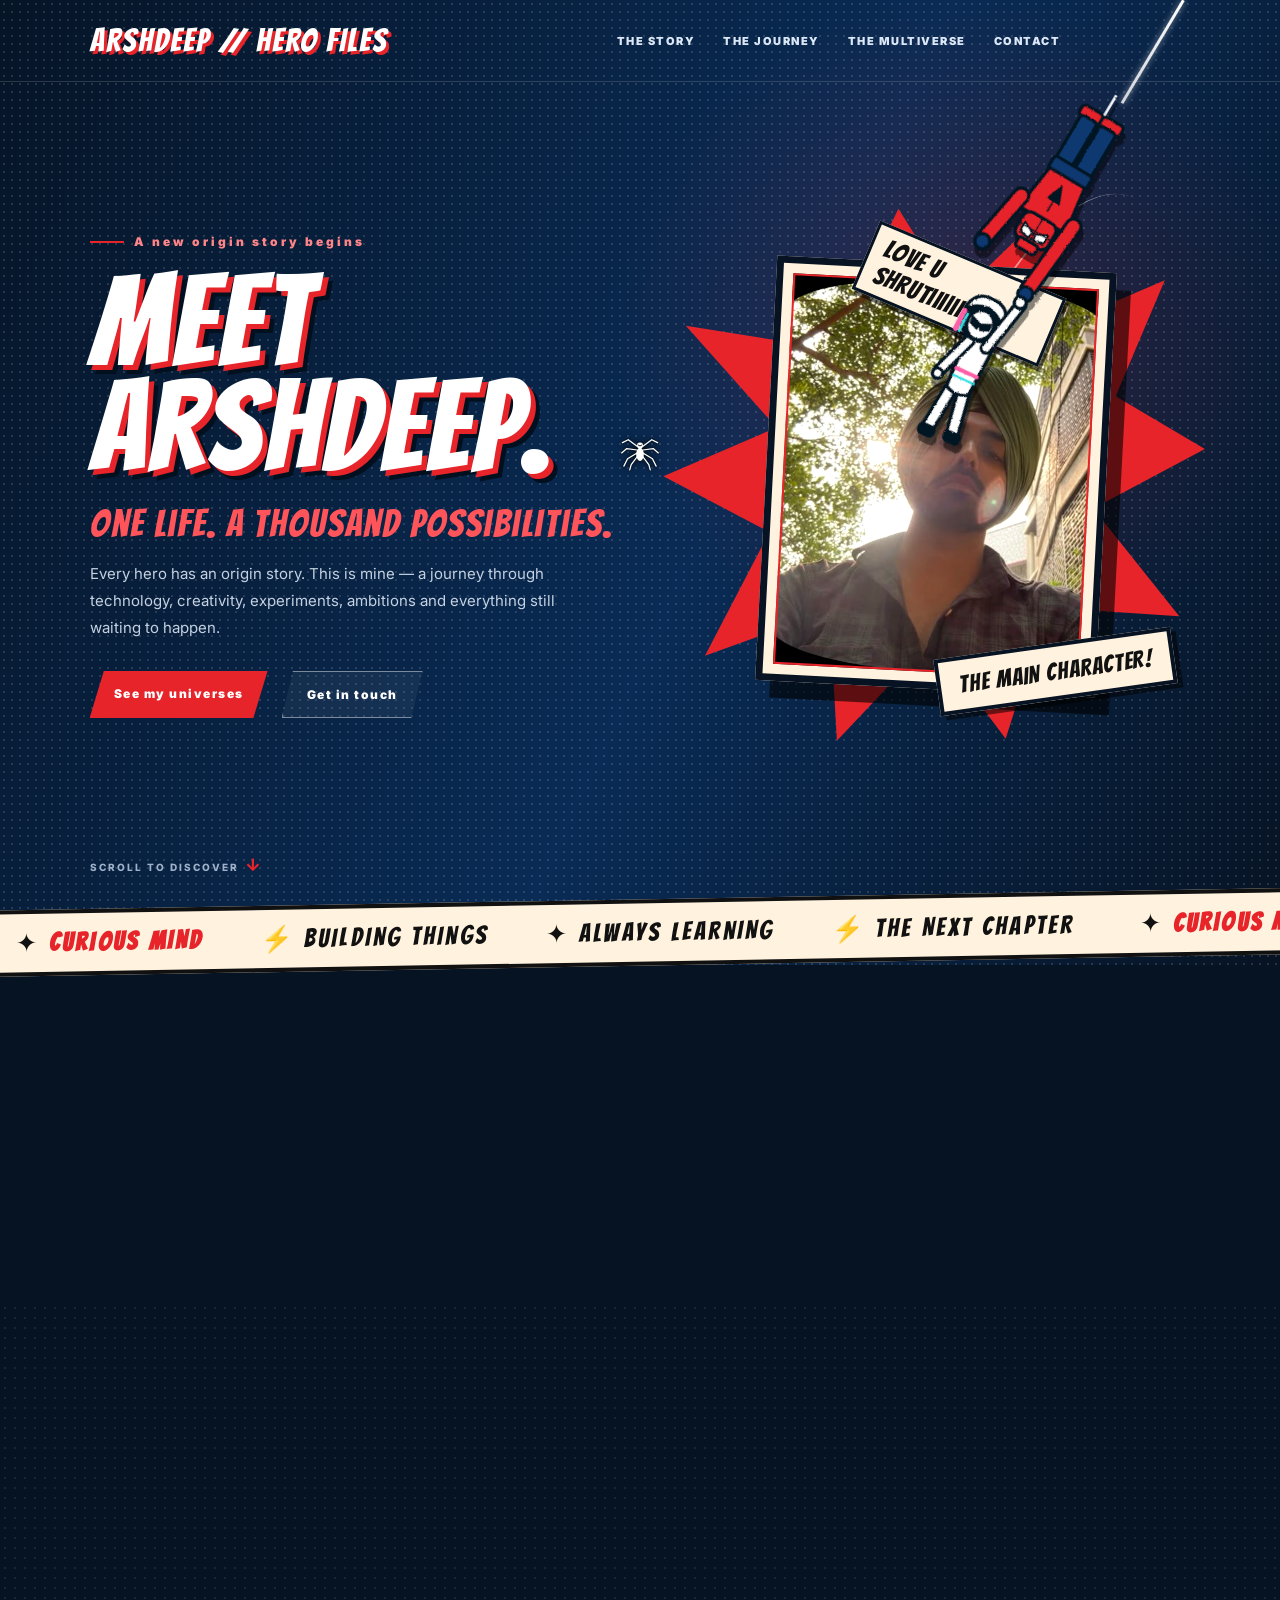
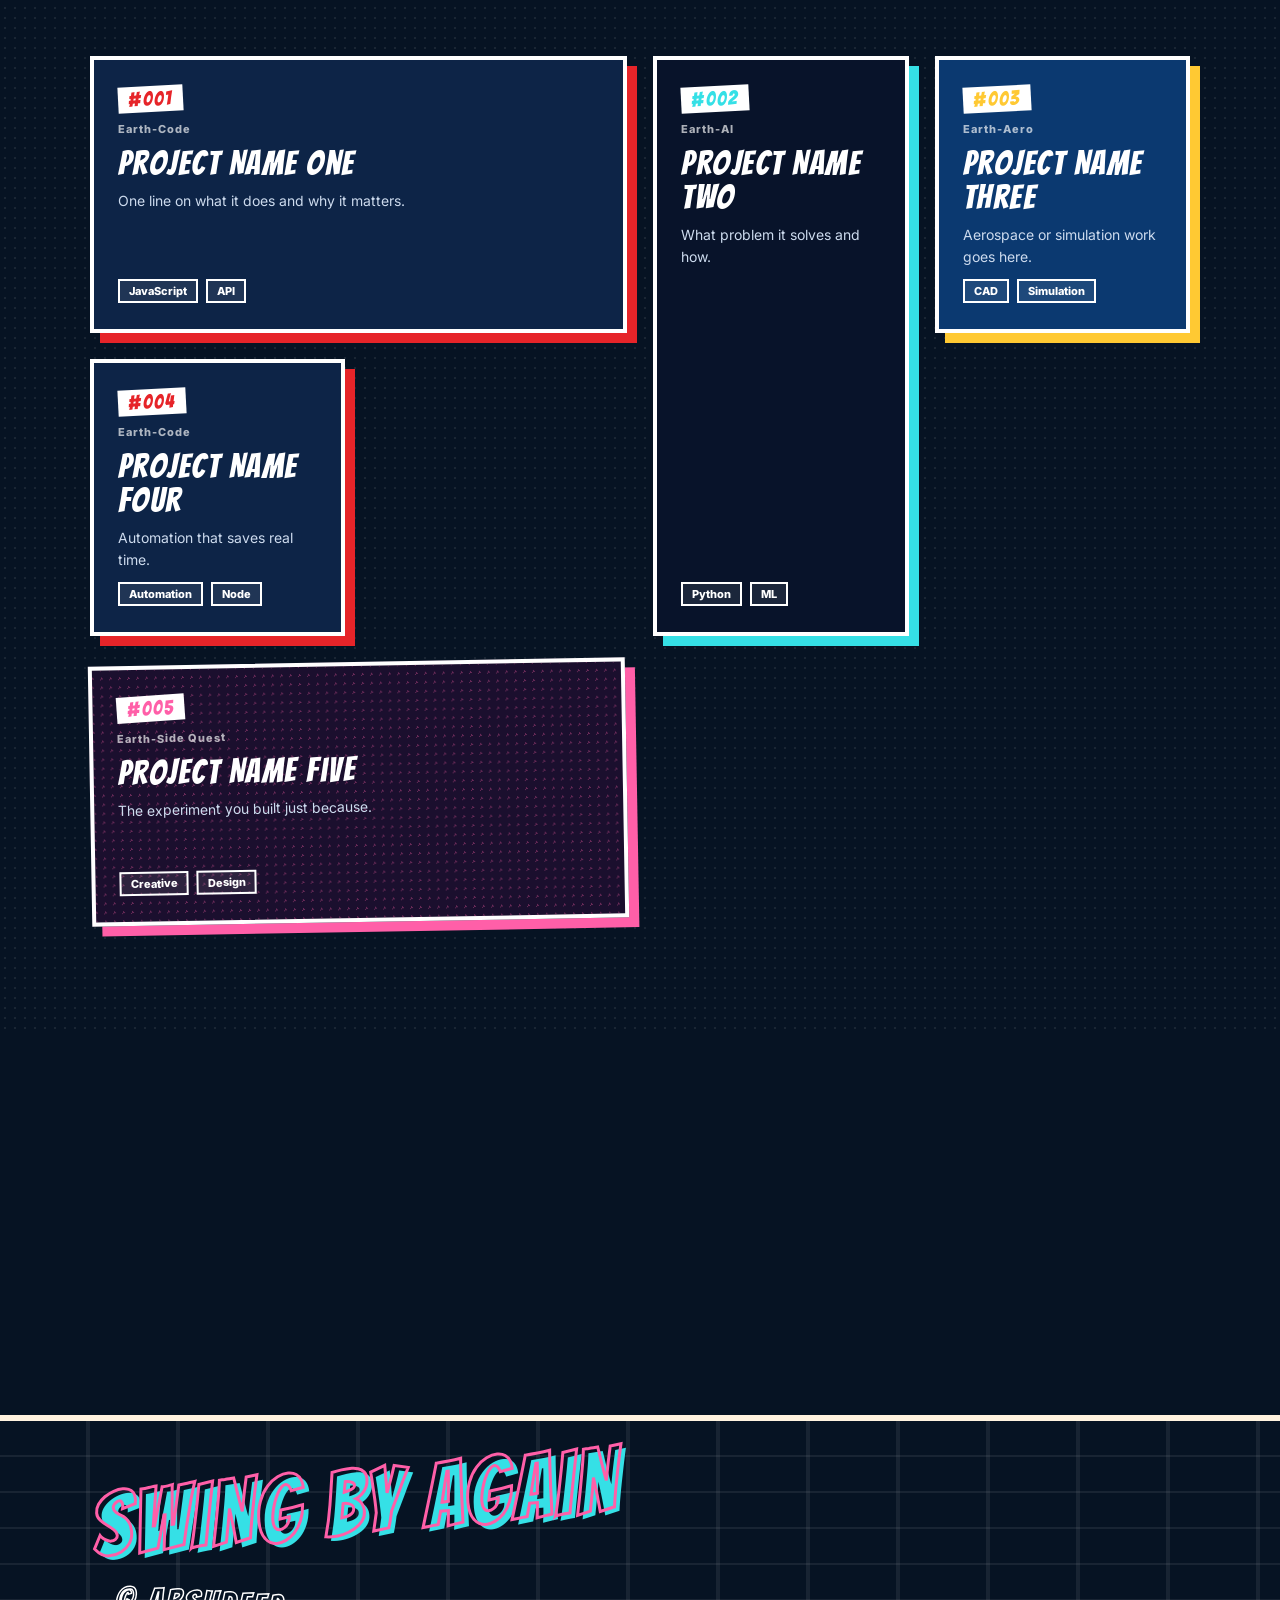
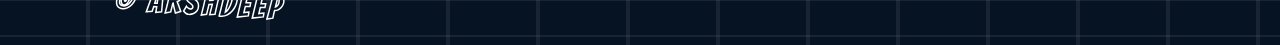
==== ver 3/index.html @ d324ca30 "first commit" ====
<!DOCTYPE html>
<html lang="en">
<head>
<meta charset="UTF-8">
<meta name="viewport" content="width=device-width, initial-scale=1.0">
<title>Arshdeep | The Amazing Portfolio</title>
<link rel="preconnect" href="https://fonts.googleapis.com">
<link rel="preconnect" href="https://fonts.gstatic.com" crossorigin>
<link href="https://fonts.googleapis.com/css2?family=Bangers&family=Inter:wght@400;600;800;900&display=swap" rel="stylesheet">
<link rel="stylesheet" href="styles.css">
</head>
<body class="loading">

<!-- Page-load wipe -->
<div class="wipe" aria-hidden="true"><i></i><i></i><i></i><i></i><i></i><span>LOADING UNIVERSE…</span></div>
<div class="progress" aria-hidden="true"></div>
<div id="spider-cursor" aria-hidden="true"></div>

<!-- Graffiti filter shared by both street-art characters -->
<svg width="0" height="0" style="position:absolute" aria-hidden="true">
 <filter id="spray"><feTurbulence type="fractalNoise" baseFrequency=".9" numOctaves="2" result="n"/><feDisplacementMap in="SourceGraphic" in2="n" scale="2.4"/></filter>
</svg>

<!-- Rescue scene: LEGO Spider-Man hangs upside-down from his web and catches Gwen's hand. One pendulum, one line. -->
<div class="hang" id="hang" aria-hidden="true">
 <div class="thread"></div>
 <div class="got">love u shrutiiiiiiiii</div>
 <svg class="rescue" viewBox="0 0 140 470" filter="url(#spray)">
  <g stroke="#061323" stroke-width="4" stroke-linejoin="round" stroke-linecap="round">
   <path d="M60 0V30" stroke="#fff" stroke-width="3"/>
   <rect x="32" y="28" width="28" height="14" rx="5" fill="#e62429"/><rect x="60" y="28" width="28" height="14" rx="5" fill="#e62429"/>
   <rect x="36" y="40" width="22" height="60" rx="5" fill="#0b3970"/><rect x="62" y="40" width="22" height="60" rx="5" fill="#0b3970"/>
   <rect x="34" y="98" width="52" height="18" rx="4" fill="#0b3970"/>
   <path d="M36 114H84L92 172H28Z" fill="#e62429"/>
   <path d="M60 126L52 146H68ZM60 146V160" fill="#061323" stroke-width="2"/>
   <path d="M96 160L88 252" stroke-width="22"/><path d="M96 160L88 252" stroke="#e62429" stroke-width="14"/>
   <path d="M24 160L12 226" stroke-width="22"/><path d="M24 160L12 226" stroke="#e62429" stroke-width="14"/>
   <rect x="38" y="170" width="44" height="34" rx="9" fill="#e62429"/><rect x="47" y="202" width="26" height="12" rx="3" fill="#e62429"/>
   <path d="M44 184L58 191L56 199L44 195Z M76 184L62 191L64 199L76 195Z" fill="#fff" stroke-width="2.5"/>
   <path d="M60 171V204M40 188H80M44 198H76" stroke-width="1.6" fill="none"/>
   <circle cx="88" cy="258" r="9" fill="#0b3970"/><circle cx="12" cy="230" r="9" fill="#0b3970"/>
   <!-- Gwen, dangling from Spider-Man's grip -->
   <g transform="rotate(-6 86 270)">
    <path d="M56 396L50 450" stroke-width="18"/><path d="M56 396L50 450" stroke="#fff" stroke-width="10"/>
    <path d="M72 396L80 446" stroke-width="18"/><path d="M72 396L80 446" stroke="#fff" stroke-width="10"/>
    <rect x="41" y="448" width="18" height="11" rx="4" fill="#061323"/><rect x="72" y="444" width="18" height="11" rx="4" fill="#061323"/>
    <path d="M48 330Q62 322 82 330L78 396Q62 404 50 396Z" fill="#fff"/>
    <path d="M52 372H78" stroke="#ff5fa8" stroke-width="5"/><path d="M52 381H78" stroke="#35e0e6" stroke-width="3"/>
    <path d="M52 336L34 384" stroke-width="16"/><path d="M52 336L34 384" stroke="#fff" stroke-width="8"/><circle cx="34" cy="387" r="6" fill="#fff"/>
    <circle cx="56" cy="308" r="25" fill="#061323"/>
    <path d="M31 304Q34 278 58 280Q82 280 81 306Q68 292 56 292Q42 292 31 304Z" fill="#fff"/>
    <ellipse cx="56" cy="314" rx="15" ry="17" fill="#fff" stroke-width="2.5"/>
    <path d="M44 308L56 313L54 320L44 316Z M68 308L56 313L58 320L68 316Z" fill="#061323" stroke-width="2"/>
    <path d="M32 306L31 330M80 306L81 330" stroke="#ff5fa8" stroke-width="6"/><path d="M37 308L36 330M75 308L76 330" stroke="#35e0e6" stroke-width="3"/>
    <path d="M74 336L90 272" stroke-width="16"/><path d="M74 336L90 272" stroke="#fff" stroke-width="8"/><circle cx="88" cy="270" r="7" fill="#fff"/>
   </g>
  </g>
 </svg>
</div>

<div class="site">
 <div class="halftone"></div>
 <header>
  <a class="brand" href="#story">ARSHDEEP // HERO FILES</a>
  <nav id="nav"><a href="#story">THE STORY</a><a href="#powers">THE JOURNEY</a><a href="#multiverse">THE MULTIVERSE</a><a href="#city">CONTACT</a></nav>
  <button class="menu" id="menu" aria-label="Toggle navigation">☰</button>
 </header>

 <main class="hero" id="story">
  <div class="copy">
   <div class="eyebrow">A new origin story begins</div>
   <h1 class="glitch" data-t="Meet">Meet <span data-t="Arshdeep.">Arshdeep.</span></h1>
   <div class="sub">One life. A thousand possibilities.</div>
   <p class="intro">Every hero has an origin story. This is mine — a journey through technology, creativity, experiments, ambitions and everything still waiting to happen.</p>
   <div class="actions"><a class="btn primary" href="#multiverse">See my universes</a><a class="btn secondary" href="#city">Get in touch</a></div>
  </div>
  <div class="portrait-wrap">
   <div class="burst"></div><div class="web-line"></div>
   <div class="photo-frame" id="photo">
    <img class="base" src="Me.jpeg" alt="Portrait of Arshdeep">
    <div class="fx" aria-hidden="true"><img src="Me.jpeg" alt="">
     <svg class="web" viewBox="-50 -50 100 100"><g id="w"><path d="M0 0L50 0M0 0L43 25M0 0L25 43M0 0L0 50M0 0L-25 43M0 0L-43 25M0 0L-50 0M0 0L-43 -25M0 0L-25 -43M0 0L0 -50M0 0L25 -43M0 0L43 -25"/>
     <path d="M12 0Q10 6 10 6M12 0L10 7L6 10L0 12L-6 10L-10 7L-12 0L-10 -7L-6 -10L0 -12L6 -10L10 -7ZM26 0L22 13L13 22L0 26L-13 22L-22 13L-26 0L-22 -13L-13 -22L0 -26L13 -22L22 -13ZM40 0L35 20L20 35L0 40L-20 35L-35 20L-40 0L-35 -20L-20 -35L0 -40L20 -35L35 -20Z"/></g></svg>
    </div>
    <svg class="tingle" viewBox="0 0 90 90"><path d="M8 46L2 24M26 30L14 12M44 14L40 0M62 26L76 10M74 44L90 38"/></svg>
    <span class="sense-tag">SPIDEY-SENSE!</span>
   </div>
   <div class="sticker">THE MAIN CHARACTER!</div>
  </div>
  <div class="scroll">SCROLL TO DISCOVER</div>
 </main>

 <div class="ticker"><div>
  <span>✦ <b>CURIOUS MIND</b></span><span>⚡ BUILDING THINGS</span><span>✦ ALWAYS LEARNING</span><span>⚡ THE NEXT CHAPTER</span>
  <span>✦ <b>CURIOUS MIND</b></span><span>⚡ BUILDING THINGS</span><span>✦ ALWAYS LEARNING</span><span>⚡ THE NEXT CHAPTER</span>
 </div></div>
</div>

<section class="section reveal" id="powers">
 <h2>The story is still being written.</h2>
 <p>From software and automation to AI, aerospace and ambitious side projects — this is where the different chapters of my journey come together.</p>
</section>

<!-- THE MULTIVERSE: projects are data-driven from js/projects.js -->
<section class="multiverse" id="multiverse">
 <div class="mv-head reveal">
  <h2>The Multiverse</h2>
  <p>Every project lives in its own universe, with its own look. Pick a dimension, or swing through all of them.</p>
 </div>
 <div class="filters reveal" id="filters" role="tablist" aria-label="Project universes"></div>
 <div class="panels" id="panels"></div>
</section>

<section class="section red reveal" id="city">
 <h2>Let's build something remarkable.</h2>
 <p>Have an idea, opportunity or project in mind? This is where our next story can begin.</p>
 <div class="actions center"><a class="btn cream" href="mailto:you@example.com">Send a web-message</a></div>
</section>

<!-- Footer graffiti wall -->
<footer class="wall">
 <div class="tag t1">SWING BY AGAIN</div>
 <div class="tag t2">© Arshdeep</div>
</footer>

<script>setTimeout(function(){document.body.classList.remove('loading')},3000)</script><!-- safety net: the loader can never get stuck -->
<script src="projects.js"></script>
<script src="cursor.js"></script>
<script src="main.js"></script>
</body>
</html>
---- ver 3/styles.css ----
:root{--red:#e62429;--blue:#0b3970;--ink:#061323;--cream:#fff3df;--pink:#ff5fa8;--teal:#35e0e6}
*{box-sizing:border-box;margin:0;padding:0}
html{scroll-behavior:smooth}
body{background:var(--ink);color:#fff;font-family:Inter,Arial,sans-serif;overflow-x:hidden;cursor:none}
a,button{cursor:none;font-family:inherit}
:focus-visible{outline:3px solid var(--teal);outline-offset:3px}

/* ---------- Loader wipe (Spider-Verse panel slide) ---------- */
.wipe{position:fixed;inset:0;z-index:200;display:flex;pointer-events:none}
.wipe i{flex:1;background:var(--red);transform:skewX(-8deg) scaleY(1);transform-origin:top;transition:transform .7s cubic-bezier(.7,0,.2,1)}
.wipe i:nth-child(even){background:var(--blue);transform-origin:bottom}
.wipe span{position:absolute;inset:0;display:grid;place-items:center;font:clamp(32px,6vw,64px) Bangers;letter-spacing:4px;text-shadow:4px 4px 0 var(--ink);transition:opacity .3s}
body:not(.loading) .wipe i{transform:skewX(-8deg) scaleY(0)}
body:not(.loading) .wipe span{opacity:0}
.wipe i:nth-child(2){transition-delay:.06s}.wipe i:nth-child(3){transition-delay:.12s}.wipe i:nth-child(4){transition-delay:.18s}.wipe i:nth-child(5){transition-delay:.24s}
.progress{position:fixed;top:0;left:0;right:0;height:4px;background:linear-gradient(90deg,var(--red),var(--pink),var(--teal));transform:scaleX(0);transform-origin:left;z-index:150}

/* ---------- Spider cursor ---------- */
#spider-cursor{position:fixed;left:0;top:0;width:44px;height:44px;z-index:300;pointer-events:none;filter:drop-shadow(0 0 1px #000) drop-shadow(0 0 4px #000a);transition:width .2s,height .2s}
#spider-cursor svg{width:100%;height:100%;overflow:visible;transition:transform .15s}
#spider-cursor.hot{width:60px;height:60px}
#spider-cursor.press svg{transform:scale(.7)}
.l{transform-origin:30px 30px}
.moving .l.a{animation:skit .16s infinite alternate}.moving .l.b{animation:skit .16s infinite alternate-reverse}
@keyframes skit{from{transform:rotate(-7deg)}to{transform:rotate(7deg)}}
.web-burst{position:fixed;width:110px;height:110px;z-index:299;pointer-events:none;transform:translate(-50%,-50%);animation:burst .6s ease-out forwards}
.web-burst svg{width:100%;height:100%;fill:none;stroke:#fff;stroke-width:1.2;filter:drop-shadow(0 0 2px #000)}
@keyframes burst{from{opacity:1;transform:translate(-50%,-50%) scale(.2)}to{opacity:0;transform:translate(-50%,-50%) scale(1.5)}}

/* ---------- Rescue scene: one pendulum ---------- */
.hang{position:absolute;top:0;right:3vw;width:118px;z-index:60;transform-origin:50% 0;pointer-events:none}
.thread{width:3px;height:120px;margin:0 auto;background:linear-gradient(#fff,#ffffffcc);box-shadow:0 0 6px #fff8}
.rescue{width:118px;display:block;margin-top:-4px;filter:url(#spray) drop-shadow(5px 6px 0 #0007)}
.got{position:absolute;left:-84px;top:330px;font:26px Bangers;letter-spacing:1px;background:var(--cream);color:#111;border:3px solid var(--ink);padding:6px 12px;transform:rotate(-8deg);box-shadow:4px 4px 0 #0008}

/* ---------- Header / hero ---------- */
.site{min-height:100vh;position:relative;isolation:isolate;background:radial-gradient(circle at 75% 35%,#e6242930,transparent 30%),linear-gradient(115deg,#061426,#092b55 55%,#071323)}
.halftone{position:absolute;inset:0;z-index:-1;opacity:.13;pointer-events:none;background-image:radial-gradient(#fff 1px,transparent 1.5px);background-size:8px 8px}
header{height:82px;display:flex;align-items:center;justify-content:space-between;padding:0 7vw;border-bottom:1px solid #ffffff25;position:relative;z-index:4}
.brand{font:32px Bangers,cursive;letter-spacing:2px;color:#fff;text-decoration:none;text-shadow:3px 3px 0 var(--red)}
nav{display:flex;gap:28px;margin-right:130px}
nav a{font-size:11px;font-weight:900;letter-spacing:1.5px;color:#dce8f7;text-decoration:none;position:relative}
nav a:after{content:"";position:absolute;left:0;right:0;bottom:-6px;height:2px;background:var(--red);transform:scaleX(0);transition:transform .25s}
nav a:hover{color:#ff6266}nav a:hover:after{transform:scaleX(1)}
.menu{display:none;color:#fff;background:none;border:0;font-size:25px}
.hero{min-height:calc(100vh - 82px);display:grid;grid-template-columns:1.05fr .95fr;align-items:center;padding:55px 7vw 85px;gap:30px;position:relative}
.copy{max-width:650px;z-index:2}
.eyebrow{display:flex;align-items:center;gap:10px;color:#ff8588;font-size:12px;font-weight:900;letter-spacing:3px;margin-bottom:20px}
.eyebrow:before{content:"";width:34px;height:2px;background:var(--red)}
h1{font:clamp(76px,10vw,145px)/.82 Bangers,cursive;letter-spacing:2px;text-shadow:5px 5px 0 var(--red),9px 9px 0 #00101f}
h1 span{display:block;position:relative}
/* Spider-Verse chromatic glitch, plays once after the loader, again on hover */
.glitch span:before,.glitch span:after{content:attr(data-t);position:absolute;inset:0;opacity:0;text-shadow:none;mix-blend-mode:screen}
.glitch span:before{color:var(--pink)}.glitch span:after{color:var(--teal)}
body:not(.loading) .glitch span:before,.glitch:hover span:before{animation:gl 1s .5s 1}
body:not(.loading) .glitch span:after,.glitch:hover span:after{animation:gl 1s .55s 1 reverse}
.glitch:hover span:before,.glitch:hover span:after{animation-delay:0s}
@keyframes gl{0%,100%{opacity:0}15%{opacity:.9;transform:translate(-8px,2px)}35%{opacity:.9;transform:translate(7px,-3px)}55%{opacity:.7;transform:translate(-4px,0)}75%{opacity:0}}
.sub{font:clamp(27px,3vw,40px) Bangers,cursive;letter-spacing:2px;color:#ff555a;margin:24px 0 16px}
.intro{max-width:500px;color:#c4d1e1;line-height:1.8;font-size:15px}
.actions{display:flex;gap:14px;flex-wrap:wrap;margin-top:30px}.actions.center{justify-content:center}
.btn{padding:15px 24px;text-decoration:none;font-size:12px;font-weight:900;letter-spacing:1.5px;clip-path:polygon(8% 0,100% 0,92% 100%,0 100%);transition:transform .2s,filter .2s}
.btn:hover{transform:translateY(-4px) skewX(-6deg);filter:brightness(1.15)}
.primary{background:var(--red);color:#fff}.secondary{border:1px solid #ffffff70;color:#fff;background:#ffffff0d}.cream{background:var(--cream);color:var(--ink)}
.portrait-wrap{position:relative;display:grid;place-items:center;min-height:590px}
.burst{position:absolute;width:min(43vw,540px);aspect-ratio:1;background:var(--red);clip-path:polygon(50% 0,58% 18%,76% 5%,75% 26%,97% 20%,85% 40%,100% 52%,78% 60%,91% 82%,67% 77%,56% 100%,45% 80%,25% 96%,27% 72%,3% 77%,18% 56%,0 43%,22% 37%,8% 16%,34% 24%);transform:rotate(-8deg);filter:drop-shadow(15px 20px 0 #0008);animation:spin 40s linear infinite}
@keyframes spin{to{transform:rotate(352deg)}}
.photo-frame{--mx:50%;--my:40%;--r:0px;position:relative;width:min(340px,72%);aspect-ratio:4/5;z-index:1;padding:10px;background:var(--cream);border:7px solid #071323;box-shadow:15px 17px 0 #0009;transform:rotate(3deg);transition:transform .35s}
.photo-frame:hover{transform:rotate(0) scale(1.025)}
.photo-frame:before{content:"";position:absolute;inset:10px;border:2px solid var(--red);pointer-events:none;z-index:2}
.photo-frame img{width:100%;height:100%;object-fit:cover;object-position:center 35%;display:block;filter:contrast(1.08) saturate(1.12)}
.sticker{position:absolute;right:3%;bottom:12%;z-index:3;background:var(--cream);color:#111;border:4px solid #071323;padding:12px 18px;font:24px Bangers,cursive;letter-spacing:1px;transform:rotate(-8deg);box-shadow:5px 5px 0 #0008}
.web-line{position:absolute;right:9%;top:0;width:35%;height:65%;border-left:2px solid #ffffff80;border-radius:50%;transform:rotate(24deg)}
.scroll{position:absolute;bottom:25px;left:7vw;color:#9fb1c8;font-size:10px;letter-spacing:2px;font-weight:800}
.scroll:after{content:" ↓";color:var(--red);font-size:17px}
.ticker{background:var(--cream);color:#111;padding:14px 0;overflow:hidden;transform:rotate(-1deg) scale(1.02);border-block:4px solid #111}
.ticker div{white-space:nowrap;font:25px Bangers,cursive;letter-spacing:3px;animation:marquee 26s linear infinite;width:max-content}
.ticker span{padding:0 28px}.ticker b{color:var(--red)}
@keyframes marquee{to{transform:translateX(-50%)}}

/* ---------- Sections + reveal (diagonal comic-panel wipe) ---------- */
.section{padding:95px 7vw;text-align:center;background:var(--cream);color:#101820}
.section h2,.mv-head h2{font:clamp(42px,6vw,70px) Bangers,cursive;letter-spacing:2px}
.section p{max-width:650px;margin:15px auto 0;line-height:1.8;color:#465365}
.section.red{background:var(--red);color:#fff}.section.red p{color:#ffe1e1}
.reveal{clip-path:polygon(0 0,0 0,-12% 100%,0 100%);transition:clip-path .9s cubic-bezier(.7,0,.2,1)}
.reveal.in{clip-path:polygon(0 0,112% 0,100% 100%,0 100%)}

/* ---------- The Multiverse (projects) ---------- */
.multiverse{padding:95px 7vw 110px;background:var(--ink);position:relative;isolation:isolate;background-image:radial-gradient(#ffffff14 1px,transparent 1.5px);background-size:10px 10px}
.mv-head{text-align:center;margin-bottom:32px}
.mv-head h2{color:#fff;text-shadow:4px 4px 0 var(--red)}
.mv-head p{max-width:520px;margin:14px auto 0;color:#aebdd0;line-height:1.7}
.filters{display:flex;gap:10px;justify-content:center;flex-wrap:wrap;margin-bottom:44px}
.filters button{background:none;border:2px solid #ffffff55;color:#fff;padding:10px 18px;font-weight:800;font-size:12px;letter-spacing:1px;transform:skewX(-8deg);transition:background .2s,border-color .2s,transform .2s}
.filters button:hover{border-color:var(--teal);transform:skewX(-8deg) translateY(-3px)}
.filters button.on{background:var(--cream);color:var(--ink);border-color:var(--cream)}
.panels{display:grid;grid-template-columns:repeat(auto-fit,minmax(250px,1fr));gap:26px;grid-auto-flow:dense;max-width:1150px;margin:0 auto}
.card{--c:var(--red);position:relative;display:flex;flex-direction:column;gap:10px;min-height:260px;padding:26px 24px;color:#fff;text-decoration:none;background:#0d2447;border:4px solid #fff;box-shadow:10px 10px 0 var(--c);overflow:hidden;
 transition:transform .25s ease-out,opacity .4s,filter .4s,box-shadow .25s;clip-path:none}
.card.wide{grid-column:span 2}.card.tall{grid-row:span 2}
.card:before{content:"";position:absolute;inset:0;z-index:-1;opacity:.35;background-image:radial-gradient(var(--c) 1.6px,transparent 2px);background-size:9px 9px}
.card:hover{box-shadow:14px 14px 0 var(--c)}
.card.off{opacity:0;transform:scale(.8) rotate(-4deg)!important;pointer-events:none;position:absolute;visibility:hidden}
.card h3{font:34px/1 Bangers,cursive;letter-spacing:1.5px;position:relative}
.card h3:hover,.card:hover h3{text-shadow:-3px 0 var(--pink),3px 0 var(--teal)}
.card p{color:#cddbee;line-height:1.6;font-size:14px;max-width:46ch}
.issue{font:20px Bangers;letter-spacing:2px;color:var(--c);background:#fff;align-self:flex-start;padding:2px 10px;transform:rotate(-3deg)}
.uni{font-size:11px;font-weight:800;color:#ffffffaa;letter-spacing:1px}
.tags{display:flex;gap:8px;flex-wrap:wrap;margin-top:auto}
.tags i{font-style:normal;font-size:11px;font-weight:800;border:2px solid #fff;padding:3px 9px;background:#ffffff14}
.pow{position:absolute;right:-12px;bottom:-14px;font:54px Bangers;color:var(--cream);text-shadow:3px 3px 0 var(--c),-2px -2px 0 var(--ink);transform:rotate(-12deg) scale(0);transition:transform .25s cubic-bezier(.3,1.8,.5,1)}
.card:hover .pow{transform:rotate(-12deg) scale(1)}
/* each universe = its own art style */
.u-code{--c:var(--red)}
.u-ai{--c:var(--teal);background:#08132a}.u-ai:before{background-image:repeating-linear-gradient(0deg,var(--c) 0 1px,transparent 1px 7px)}
.u-space{--c:#ffc933;background:#0b3970}
.u-side{--c:var(--pink);background:#1b0f2e;transform:rotate(-1deg)}.u-side:before{background-image:repeating-linear-gradient(45deg,var(--c) 0 2px,transparent 2px 12px)}

/* ---------- Footer wall + Gwen ---------- */
.wall{position:relative;height:230px;overflow:hidden;background:var(--ink);border-top:6px solid var(--cream);
 background-image:linear-gradient(#0000 0 94%,#ffffff12 94%),linear-gradient(90deg,#0000 0 96%,#ffffff12 96%);background-size:100% 36px,90px 36px}
.tag{position:absolute;font:clamp(40px,7vw,96px) Bangers;letter-spacing:3px;color:transparent;-webkit-text-stroke:3px var(--cream);transform:rotate(-5deg)}
.t1{left:7vw;top:34px;-webkit-text-stroke-color:var(--pink);text-shadow:5px 5px 0 var(--teal)}
.t2{left:9vw;bottom:24px;font-size:34px;-webkit-text-stroke:1.5px #fff;transform:rotate(3deg)}

/* ---------- Responsive ---------- */
@media(max-width:850px){.hero{grid-template-columns:1fr;padding-top:60px}.portrait-wrap{min-height:520px}.burst{width:min(78vw,480px)}.card.wide{grid-column:auto}.card.tall{grid-row:auto}}
@media(max-width:560px){header{height:70px;padding:0 6vw}.brand{font-size:24px}nav{display:none;position:absolute;top:69px;left:0;right:0;padding:22px;margin:0;background:#061426;flex-direction:column;text-align:center}nav.open{display:flex}.menu{display:block}.hero{padding:55px 7vw 80px}.portrait-wrap{min-height:440px}.photo-frame{width:min(290px,75%)}.sticker{right:0;bottom:8%}.scroll{bottom:15px}.hang{width:70px;right:3vw}.rescue{width:70px}.thread{height:70px}.got{display:none}.wall{height:200px}}
@media(hover:none){body,a,button{cursor:auto}#spider-cursor{display:none}}
@media(prefers-reduced-motion:reduce){*{animation:none!important;transition-duration:.01ms!important}.reveal{clip-path:none}}

/* ---------- Face hover: Spider-Verse lens + spider-sense ---------- */
@property --r{syntax:'<length>';inherits:true;initial-value:0px}
.photo-frame{transition:transform .35s,--r .5s cubic-bezier(.3,1.4,.5,1)}
.photo-frame:hover{--r:220px}
.fx{position:absolute;inset:10px;z-index:1;overflow:hidden;pointer-events:none;-webkit-mask-image:radial-gradient(circle var(--r) at var(--mx) var(--my),#000 62%,transparent 100%);mask-image:radial-gradient(circle var(--r) at var(--mx) var(--my),#000 62%,transparent 100%)}
.fx img{width:100%;height:100%;object-fit:cover;object-position:center 35%;display:block;filter:grayscale(1) contrast(1.7) brightness(1.1)}
.fx:before{content:"";position:absolute;inset:0;z-index:1;background:linear-gradient(150deg,var(--red) 25%,#1b5fc0 85%);mix-blend-mode:multiply}
.fx:after{content:"";position:absolute;inset:0;z-index:2;opacity:.35;background-image:radial-gradient(#061323 1.4px,transparent 1.8px);background-size:6px 6px}
.fx .web{position:absolute;z-index:3;left:var(--mx);top:var(--my);width:240px;height:240px;transform:translate(-50%,-50%);fill:none;stroke:#fff;stroke-width:.7;stroke-linecap:round;opacity:.9}
.photo-frame:hover .base{animation:rgb .45s steps(2) 2}
@keyframes rgb{0%,100%{filter:contrast(1.08) saturate(1.12)}50%{filter:contrast(1.1) drop-shadow(-5px 0 var(--pink)) drop-shadow(5px 0 var(--teal))}}
.tingle{position:absolute;left:-44px;top:-44px;width:96px;z-index:4;fill:none;stroke:#fff;stroke-width:4;stroke-linecap:round;filter:drop-shadow(2px 2px 0 var(--red));opacity:0;pointer-events:none}
.photo-frame:hover .tingle{opacity:1;animation:shake .12s linear infinite}
@keyframes shake{25%{transform:translate(2px,-2px) rotate(2deg)}75%{transform:translate(-2px,2px) rotate(-2deg)}}
.sense-tag{position:absolute;left:-26px;bottom:18px;z-index:4;font:22px Bangers;letter-spacing:1.5px;background:var(--red);color:#fff;border:3px solid var(--ink);padding:4px 12px;transform:rotate(-7deg) scale(0);box-shadow:4px 4px 0 #0009;transition:transform .3s cubic-bezier(.3,1.8,.5,1)}
.photo-frame:hover .sense-tag{transform:rotate(-7deg) scale(1)}
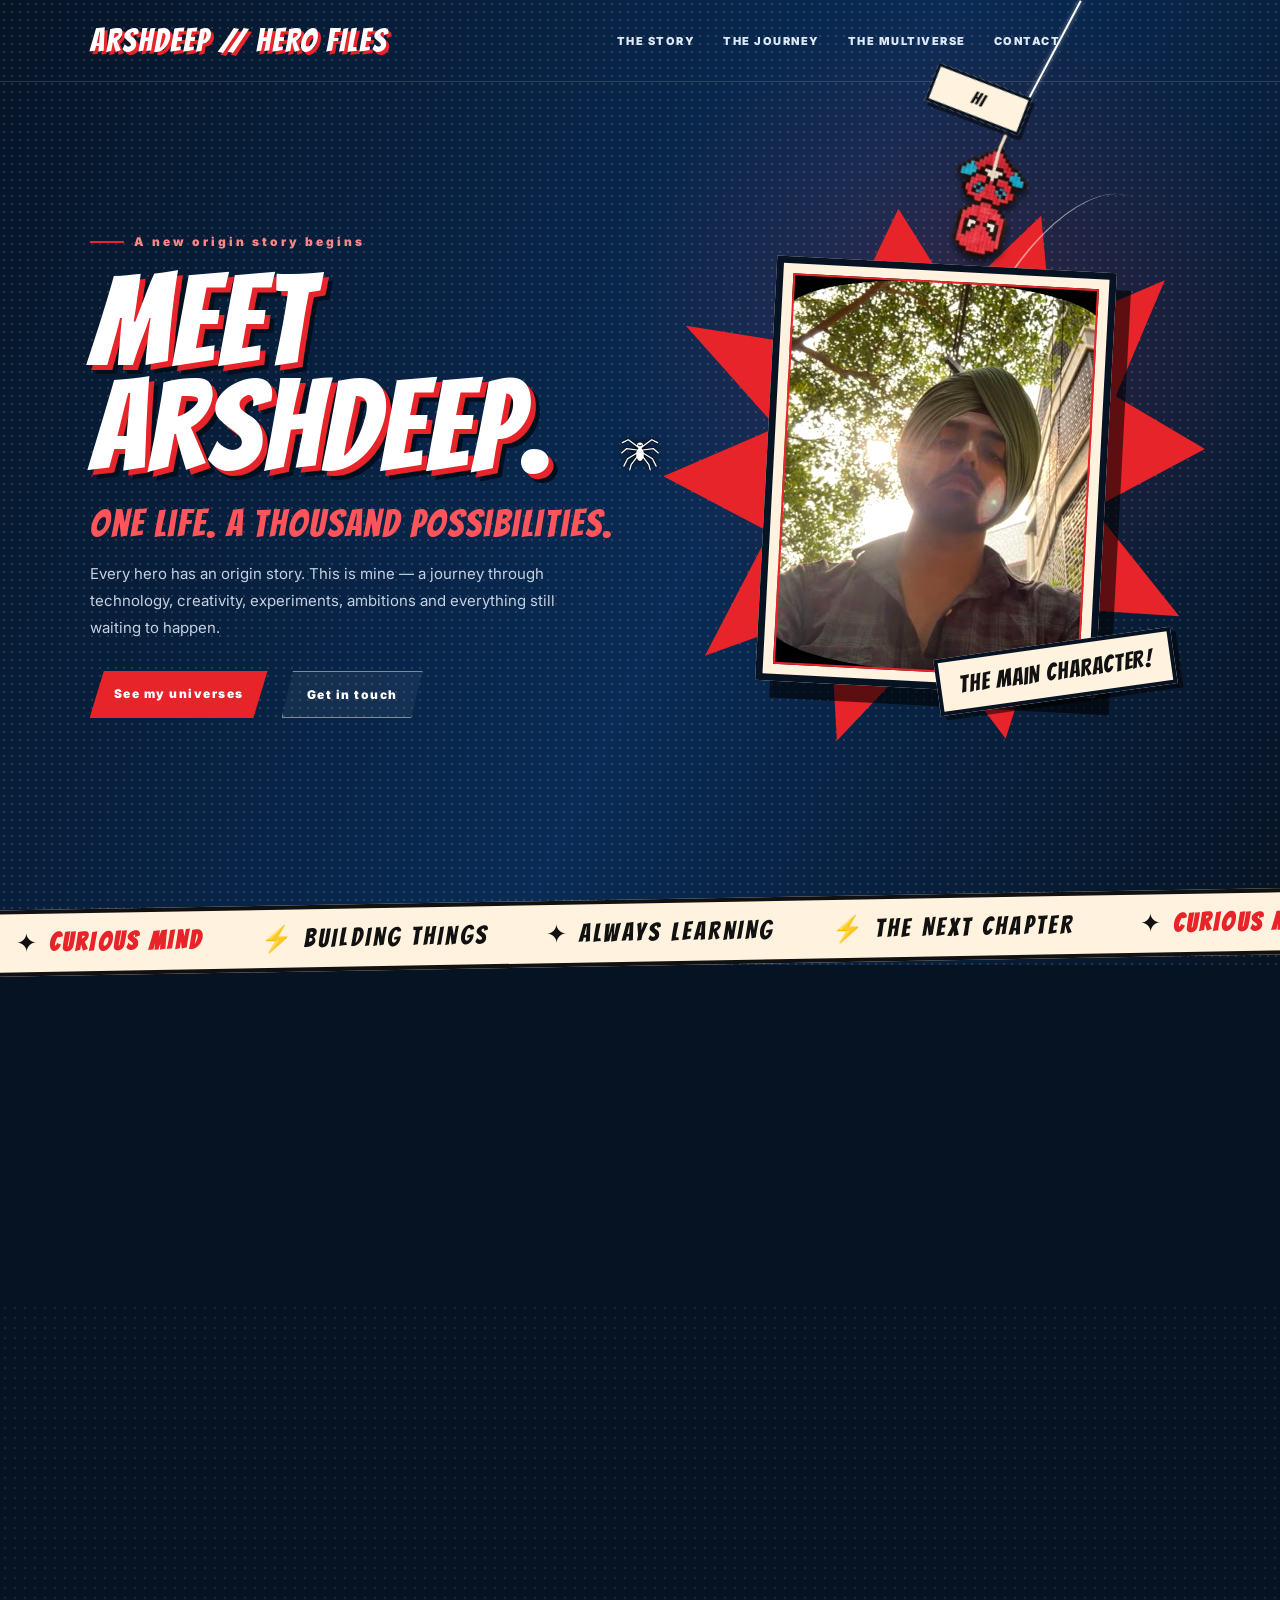
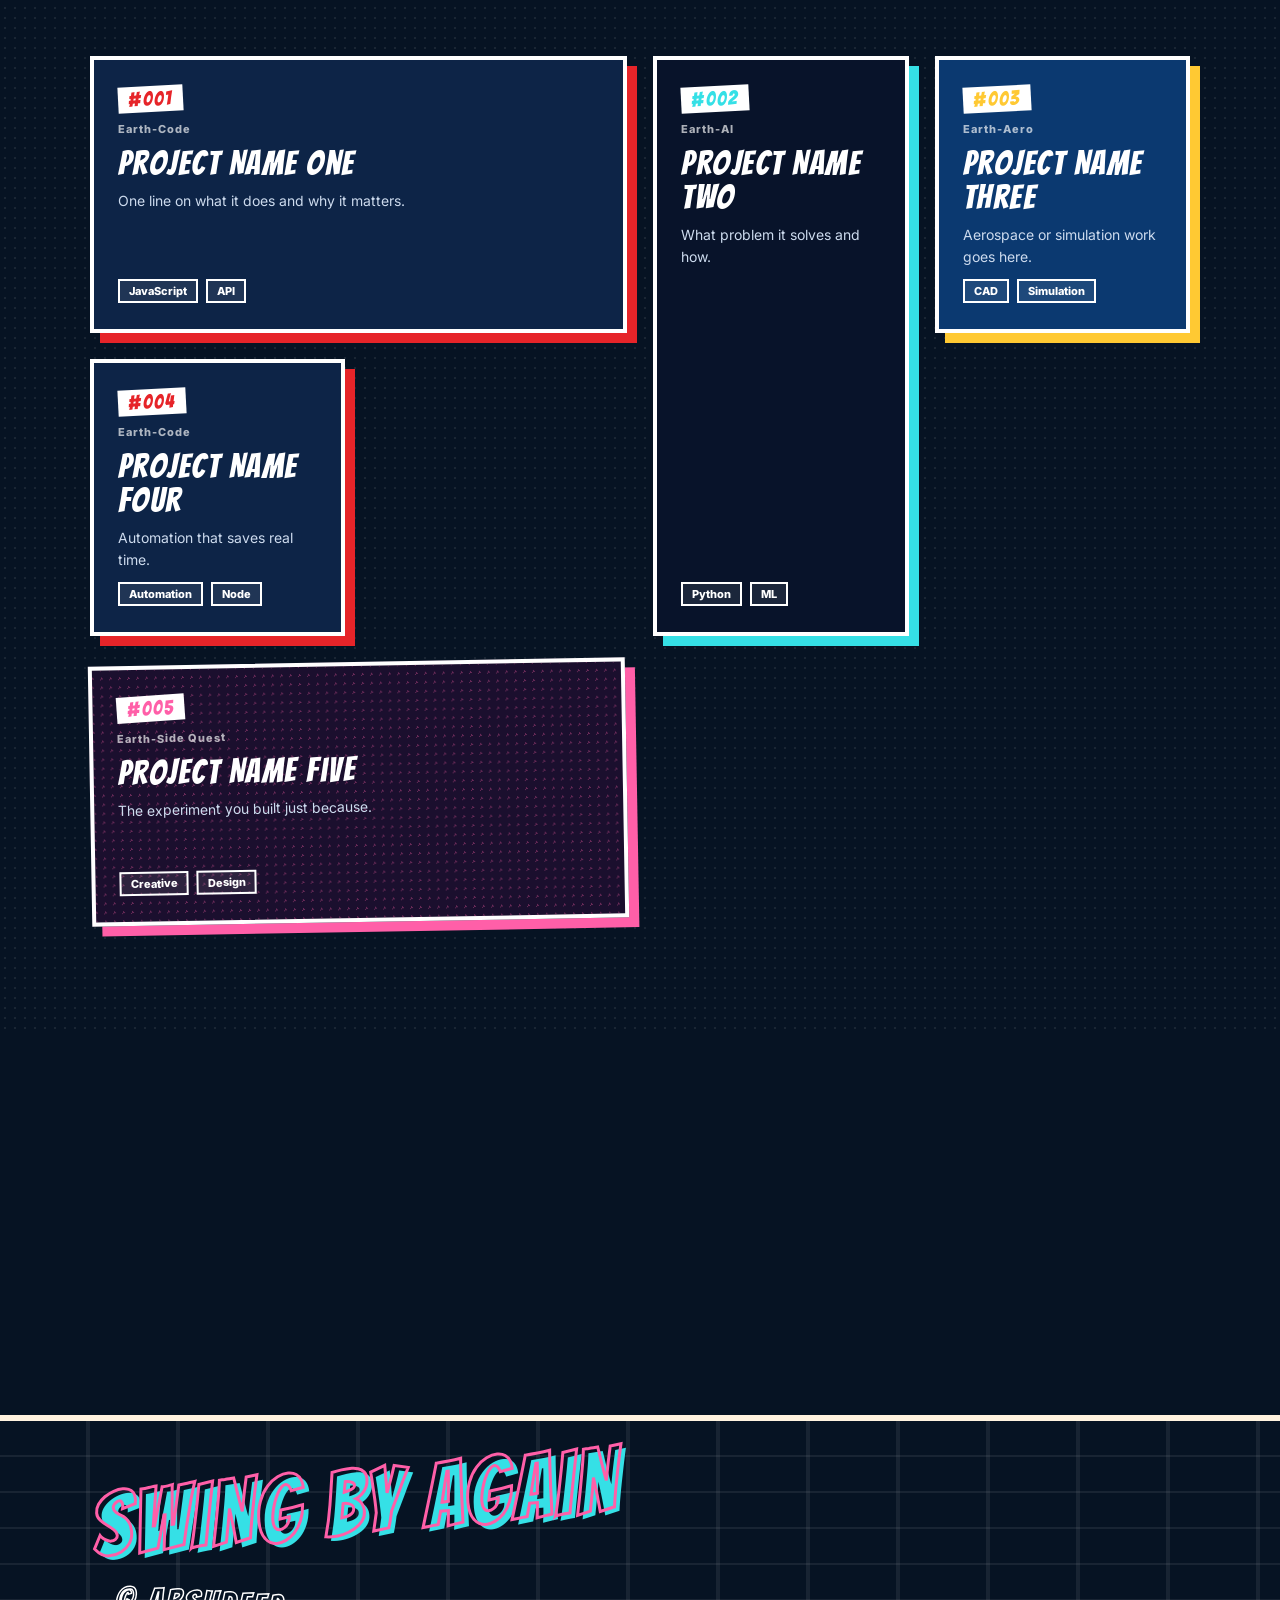
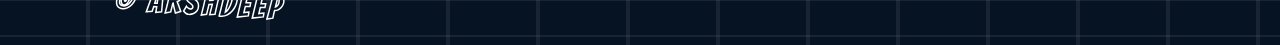
==== commit a41f4952: "removed old files and added pixel art" ====
--- a/ver 3/index.html
+++ b/ver 3/index.html
@@ -8,11 +8,35 @@
 <link rel="preconnect" href="https://fonts.gstatic.com" crossorigin>
 <link href="https://fonts.googleapis.com/css2?family=Bangers&family=Inter:wght@400;600;800;900&display=swap" rel="stylesheet">
 <link rel="stylesheet" href="styles.css">
+<script>
+document.addEventListener("DOMContentLoaded", function () {
+    const hangingSpider = document.getElementById("hang");
+
+    if (!hangingSpider) return;
+
+    let swingTimer;
+
+    hangingSpider.addEventListener("click", function () {
+        this.classList.remove("clicked");
+
+        void this.offsetWidth;
+
+        this.classList.add("clicked");
+
+        clearTimeout(swingTimer);
+
+        swingTimer = setTimeout(() => {
+            this.classList.remove("clicked");
+        }, 1600);
+    });
+});
+</script>
+
 </head>
 <body class="loading">
 
 <!-- Page-load wipe -->
-<div class="wipe" aria-hidden="true"><i></i><i></i><i></i><i></i><i></i><span>LOADING UNIVERSE…</span></div>
+<div class="wipe" aria-hidden="true"><i></i><i></i><i></i><i></i><i></i><span>LOADING…</span></div>
 <div class="progress" aria-hidden="true"></div>
 <div id="spider-cursor" aria-hidden="true"></div>
 
@@ -22,40 +46,15 @@
 </svg>
 
 <!-- Rescue scene: LEGO Spider-Man hangs upside-down from his web and catches Gwen's hand. One pendulum, one line. -->
+<!-- Sticky pixel Spider-Man -->
 <div class="hang" id="hang" aria-hidden="true">
- <div class="thread"></div>
- <div class="got">love u shrutiiiiiiiii</div>
- <svg class="rescue" viewBox="0 0 140 470" filter="url(#spray)">
-  <g stroke="#061323" stroke-width="4" stroke-linejoin="round" stroke-linecap="round">
-   <path d="M60 0V30" stroke="#fff" stroke-width="3"/>
-   <rect x="32" y="28" width="28" height="14" rx="5" fill="#e62429"/><rect x="60" y="28" width="28" height="14" rx="5" fill="#e62429"/>
-   <rect x="36" y="40" width="22" height="60" rx="5" fill="#0b3970"/><rect x="62" y="40" width="22" height="60" rx="5" fill="#0b3970"/>
-   <rect x="34" y="98" width="52" height="18" rx="4" fill="#0b3970"/>
-   <path d="M36 114H84L92 172H28Z" fill="#e62429"/>
-   <path d="M60 126L52 146H68ZM60 146V160" fill="#061323" stroke-width="2"/>
-   <path d="M96 160L88 252" stroke-width="22"/><path d="M96 160L88 252" stroke="#e62429" stroke-width="14"/>
-   <path d="M24 160L12 226" stroke-width="22"/><path d="M24 160L12 226" stroke="#e62429" stroke-width="14"/>
-   <rect x="38" y="170" width="44" height="34" rx="9" fill="#e62429"/><rect x="47" y="202" width="26" height="12" rx="3" fill="#e62429"/>
-   <path d="M44 184L58 191L56 199L44 195Z M76 184L62 191L64 199L76 195Z" fill="#fff" stroke-width="2.5"/>
-   <path d="M60 171V204M40 188H80M44 198H76" stroke-width="1.6" fill="none"/>
-   <circle cx="88" cy="258" r="9" fill="#0b3970"/><circle cx="12" cy="230" r="9" fill="#0b3970"/>
-   <!-- Gwen, dangling from Spider-Man's grip -->
-   <g transform="rotate(-6 86 270)">
-    <path d="M56 396L50 450" stroke-width="18"/><path d="M56 396L50 450" stroke="#fff" stroke-width="10"/>
-    <path d="M72 396L80 446" stroke-width="18"/><path d="M72 396L80 446" stroke="#fff" stroke-width="10"/>
-    <rect x="41" y="448" width="18" height="11" rx="4" fill="#061323"/><rect x="72" y="444" width="18" height="11" rx="4" fill="#061323"/>
-    <path d="M48 330Q62 322 82 330L78 396Q62 404 50 396Z" fill="#fff"/>
-    <path d="M52 372H78" stroke="#ff5fa8" stroke-width="5"/><path d="M52 381H78" stroke="#35e0e6" stroke-width="3"/>
-    <path d="M52 336L34 384" stroke-width="16"/><path d="M52 336L34 384" stroke="#fff" stroke-width="8"/><circle cx="34" cy="387" r="6" fill="#fff"/>
-    <circle cx="56" cy="308" r="25" fill="#061323"/>
-    <path d="M31 304Q34 278 58 280Q82 280 81 306Q68 292 56 292Q42 292 31 304Z" fill="#fff"/>
-    <ellipse cx="56" cy="314" rx="15" ry="17" fill="#fff" stroke-width="2.5"/>
-    <path d="M44 308L56 313L54 320L44 316Z M68 308L56 313L58 320L68 316Z" fill="#061323" stroke-width="2"/>
-    <path d="M32 306L31 330M80 306L81 330" stroke="#ff5fa8" stroke-width="6"/><path d="M37 308L36 330M75 308L76 330" stroke="#35e0e6" stroke-width="3"/>
-    <path d="M74 336L90 272" stroke-width="16"/><path d="M74 336L90 272" stroke="#fff" stroke-width="8"/><circle cx="88" cy="270" r="7" fill="#fff"/>
-   </g>
-  </g>
- </svg>
+    <div class="thread"></div>
+    <img
+        class="hang-image"
+        src="image-removebg-preview.png"
+        alt=""
+    >
+    <div class="got">Hi</div>
 </div>
 
 <div class="site">
--- a/ver 3/styles.css
+++ b/ver 3/styles.css
@@ -1,148 +1,1267 @@
-:root{--red:#e62429;--blue:#0b3970;--ink:#061323;--cream:#fff3df;--pink:#ff5fa8;--teal:#35e0e6}
-*{box-sizing:border-box;margin:0;padding:0}
-html{scroll-behavior:smooth}
-body{background:var(--ink);color:#fff;font-family:Inter,Arial,sans-serif;overflow-x:hidden;cursor:none}
-a,button{cursor:none;font-family:inherit}
-:focus-visible{outline:3px solid var(--teal);outline-offset:3px}
-
-/* ---------- Loader wipe (Spider-Verse panel slide) ---------- */
-.wipe{position:fixed;inset:0;z-index:200;display:flex;pointer-events:none}
-.wipe i{flex:1;background:var(--red);transform:skewX(-8deg) scaleY(1);transform-origin:top;transition:transform .7s cubic-bezier(.7,0,.2,1)}
-.wipe i:nth-child(even){background:var(--blue);transform-origin:bottom}
-.wipe span{position:absolute;inset:0;display:grid;place-items:center;font:clamp(32px,6vw,64px) Bangers;letter-spacing:4px;text-shadow:4px 4px 0 var(--ink);transition:opacity .3s}
-body:not(.loading) .wipe i{transform:skewX(-8deg) scaleY(0)}
-body:not(.loading) .wipe span{opacity:0}
-.wipe i:nth-child(2){transition-delay:.06s}.wipe i:nth-child(3){transition-delay:.12s}.wipe i:nth-child(4){transition-delay:.18s}.wipe i:nth-child(5){transition-delay:.24s}
-.progress{position:fixed;top:0;left:0;right:0;height:4px;background:linear-gradient(90deg,var(--red),var(--pink),var(--teal));transform:scaleX(0);transform-origin:left;z-index:150}
-
-/* ---------- Spider cursor ---------- */
-#spider-cursor{position:fixed;left:0;top:0;width:44px;height:44px;z-index:300;pointer-events:none;filter:drop-shadow(0 0 1px #000) drop-shadow(0 0 4px #000a);transition:width .2s,height .2s}
-#spider-cursor svg{width:100%;height:100%;overflow:visible;transition:transform .15s}
-#spider-cursor.hot{width:60px;height:60px}
-#spider-cursor.press svg{transform:scale(.7)}
-.l{transform-origin:30px 30px}
-.moving .l.a{animation:skit .16s infinite alternate}.moving .l.b{animation:skit .16s infinite alternate-reverse}
-@keyframes skit{from{transform:rotate(-7deg)}to{transform:rotate(7deg)}}
-.web-burst{position:fixed;width:110px;height:110px;z-index:299;pointer-events:none;transform:translate(-50%,-50%);animation:burst .6s ease-out forwards}
-.web-burst svg{width:100%;height:100%;fill:none;stroke:#fff;stroke-width:1.2;filter:drop-shadow(0 0 2px #000)}
-@keyframes burst{from{opacity:1;transform:translate(-50%,-50%) scale(.2)}to{opacity:0;transform:translate(-50%,-50%) scale(1.5)}}
-
-/* ---------- Rescue scene: one pendulum ---------- */
-.hang{position:absolute;top:0;right:3vw;width:118px;z-index:60;transform-origin:50% 0;pointer-events:none}
-.thread{width:3px;height:120px;margin:0 auto;background:linear-gradient(#fff,#ffffffcc);box-shadow:0 0 6px #fff8}
-.rescue{width:118px;display:block;margin-top:-4px;filter:url(#spray) drop-shadow(5px 6px 0 #0007)}
-.got{position:absolute;left:-84px;top:330px;font:26px Bangers;letter-spacing:1px;background:var(--cream);color:#111;border:3px solid var(--ink);padding:6px 12px;transform:rotate(-8deg);box-shadow:4px 4px 0 #0008}
-
-/* ---------- Header / hero ---------- */
-.site{min-height:100vh;position:relative;isolation:isolate;background:radial-gradient(circle at 75% 35%,#e6242930,transparent 30%),linear-gradient(115deg,#061426,#092b55 55%,#071323)}
-.halftone{position:absolute;inset:0;z-index:-1;opacity:.13;pointer-events:none;background-image:radial-gradient(#fff 1px,transparent 1.5px);background-size:8px 8px}
-header{height:82px;display:flex;align-items:center;justify-content:space-between;padding:0 7vw;border-bottom:1px solid #ffffff25;position:relative;z-index:4}
-.brand{font:32px Bangers,cursive;letter-spacing:2px;color:#fff;text-decoration:none;text-shadow:3px 3px 0 var(--red)}
-nav{display:flex;gap:28px;margin-right:130px}
-nav a{font-size:11px;font-weight:900;letter-spacing:1.5px;color:#dce8f7;text-decoration:none;position:relative}
-nav a:after{content:"";position:absolute;left:0;right:0;bottom:-6px;height:2px;background:var(--red);transform:scaleX(0);transition:transform .25s}
-nav a:hover{color:#ff6266}nav a:hover:after{transform:scaleX(1)}
-.menu{display:none;color:#fff;background:none;border:0;font-size:25px}
-.hero{min-height:calc(100vh - 82px);display:grid;grid-template-columns:1.05fr .95fr;align-items:center;padding:55px 7vw 85px;gap:30px;position:relative}
-.copy{max-width:650px;z-index:2}
-.eyebrow{display:flex;align-items:center;gap:10px;color:#ff8588;font-size:12px;font-weight:900;letter-spacing:3px;margin-bottom:20px}
-.eyebrow:before{content:"";width:34px;height:2px;background:var(--red)}
-h1{font:clamp(76px,10vw,145px)/.82 Bangers,cursive;letter-spacing:2px;text-shadow:5px 5px 0 var(--red),9px 9px 0 #00101f}
-h1 span{display:block;position:relative}
-/* Spider-Verse chromatic glitch, plays once after the loader, again on hover */
-.glitch span:before,.glitch span:after{content:attr(data-t);position:absolute;inset:0;opacity:0;text-shadow:none;mix-blend-mode:screen}
-.glitch span:before{color:var(--pink)}.glitch span:after{color:var(--teal)}
-body:not(.loading) .glitch span:before,.glitch:hover span:before{animation:gl 1s .5s 1}
-body:not(.loading) .glitch span:after,.glitch:hover span:after{animation:gl 1s .55s 1 reverse}
-.glitch:hover span:before,.glitch:hover span:after{animation-delay:0s}
-@keyframes gl{0%,100%{opacity:0}15%{opacity:.9;transform:translate(-8px,2px)}35%{opacity:.9;transform:translate(7px,-3px)}55%{opacity:.7;transform:translate(-4px,0)}75%{opacity:0}}
-.sub{font:clamp(27px,3vw,40px) Bangers,cursive;letter-spacing:2px;color:#ff555a;margin:24px 0 16px}
-.intro{max-width:500px;color:#c4d1e1;line-height:1.8;font-size:15px}
-.actions{display:flex;gap:14px;flex-wrap:wrap;margin-top:30px}.actions.center{justify-content:center}
-.btn{padding:15px 24px;text-decoration:none;font-size:12px;font-weight:900;letter-spacing:1.5px;clip-path:polygon(8% 0,100% 0,92% 100%,0 100%);transition:transform .2s,filter .2s}
-.btn:hover{transform:translateY(-4px) skewX(-6deg);filter:brightness(1.15)}
-.primary{background:var(--red);color:#fff}.secondary{border:1px solid #ffffff70;color:#fff;background:#ffffff0d}.cream{background:var(--cream);color:var(--ink)}
-.portrait-wrap{position:relative;display:grid;place-items:center;min-height:590px}
-.burst{position:absolute;width:min(43vw,540px);aspect-ratio:1;background:var(--red);clip-path:polygon(50% 0,58% 18%,76% 5%,75% 26%,97% 20%,85% 40%,100% 52%,78% 60%,91% 82%,67% 77%,56% 100%,45% 80%,25% 96%,27% 72%,3% 77%,18% 56%,0 43%,22% 37%,8% 16%,34% 24%);transform:rotate(-8deg);filter:drop-shadow(15px 20px 0 #0008);animation:spin 40s linear infinite}
-@keyframes spin{to{transform:rotate(352deg)}}
-.photo-frame{--mx:50%;--my:40%;--r:0px;position:relative;width:min(340px,72%);aspect-ratio:4/5;z-index:1;padding:10px;background:var(--cream);border:7px solid #071323;box-shadow:15px 17px 0 #0009;transform:rotate(3deg);transition:transform .35s}
-.photo-frame:hover{transform:rotate(0) scale(1.025)}
-.photo-frame:before{content:"";position:absolute;inset:10px;border:2px solid var(--red);pointer-events:none;z-index:2}
-.photo-frame img{width:100%;height:100%;object-fit:cover;object-position:center 35%;display:block;filter:contrast(1.08) saturate(1.12)}
-.sticker{position:absolute;right:3%;bottom:12%;z-index:3;background:var(--cream);color:#111;border:4px solid #071323;padding:12px 18px;font:24px Bangers,cursive;letter-spacing:1px;transform:rotate(-8deg);box-shadow:5px 5px 0 #0008}
-.web-line{position:absolute;right:9%;top:0;width:35%;height:65%;border-left:2px solid #ffffff80;border-radius:50%;transform:rotate(24deg)}
-.scroll{position:absolute;bottom:25px;left:7vw;color:#9fb1c8;font-size:10px;letter-spacing:2px;font-weight:800}
-.scroll:after{content:" ↓";color:var(--red);font-size:17px}
-.ticker{background:var(--cream);color:#111;padding:14px 0;overflow:hidden;transform:rotate(-1deg) scale(1.02);border-block:4px solid #111}
-.ticker div{white-space:nowrap;font:25px Bangers,cursive;letter-spacing:3px;animation:marquee 26s linear infinite;width:max-content}
-.ticker span{padding:0 28px}.ticker b{color:var(--red)}
-@keyframes marquee{to{transform:translateX(-50%)}}
-
-/* ---------- Sections + reveal (diagonal comic-panel wipe) ---------- */
-.section{padding:95px 7vw;text-align:center;background:var(--cream);color:#101820}
-.section h2,.mv-head h2{font:clamp(42px,6vw,70px) Bangers,cursive;letter-spacing:2px}
-.section p{max-width:650px;margin:15px auto 0;line-height:1.8;color:#465365}
-.section.red{background:var(--red);color:#fff}.section.red p{color:#ffe1e1}
-.reveal{clip-path:polygon(0 0,0 0,-12% 100%,0 100%);transition:clip-path .9s cubic-bezier(.7,0,.2,1)}
-.reveal.in{clip-path:polygon(0 0,112% 0,100% 100%,0 100%)}
-
-/* ---------- The Multiverse (projects) ---------- */
-.multiverse{padding:95px 7vw 110px;background:var(--ink);position:relative;isolation:isolate;background-image:radial-gradient(#ffffff14 1px,transparent 1.5px);background-size:10px 10px}
-.mv-head{text-align:center;margin-bottom:32px}
-.mv-head h2{color:#fff;text-shadow:4px 4px 0 var(--red)}
-.mv-head p{max-width:520px;margin:14px auto 0;color:#aebdd0;line-height:1.7}
-.filters{display:flex;gap:10px;justify-content:center;flex-wrap:wrap;margin-bottom:44px}
-.filters button{background:none;border:2px solid #ffffff55;color:#fff;padding:10px 18px;font-weight:800;font-size:12px;letter-spacing:1px;transform:skewX(-8deg);transition:background .2s,border-color .2s,transform .2s}
-.filters button:hover{border-color:var(--teal);transform:skewX(-8deg) translateY(-3px)}
-.filters button.on{background:var(--cream);color:var(--ink);border-color:var(--cream)}
-.panels{display:grid;grid-template-columns:repeat(auto-fit,minmax(250px,1fr));gap:26px;grid-auto-flow:dense;max-width:1150px;margin:0 auto}
-.card{--c:var(--red);position:relative;display:flex;flex-direction:column;gap:10px;min-height:260px;padding:26px 24px;color:#fff;text-decoration:none;background:#0d2447;border:4px solid #fff;box-shadow:10px 10px 0 var(--c);overflow:hidden;
- transition:transform .25s ease-out,opacity .4s,filter .4s,box-shadow .25s;clip-path:none}
-.card.wide{grid-column:span 2}.card.tall{grid-row:span 2}
-.card:before{content:"";position:absolute;inset:0;z-index:-1;opacity:.35;background-image:radial-gradient(var(--c) 1.6px,transparent 2px);background-size:9px 9px}
-.card:hover{box-shadow:14px 14px 0 var(--c)}
-.card.off{opacity:0;transform:scale(.8) rotate(-4deg)!important;pointer-events:none;position:absolute;visibility:hidden}
-.card h3{font:34px/1 Bangers,cursive;letter-spacing:1.5px;position:relative}
-.card h3:hover,.card:hover h3{text-shadow:-3px 0 var(--pink),3px 0 var(--teal)}
-.card p{color:#cddbee;line-height:1.6;font-size:14px;max-width:46ch}
-.issue{font:20px Bangers;letter-spacing:2px;color:var(--c);background:#fff;align-self:flex-start;padding:2px 10px;transform:rotate(-3deg)}
-.uni{font-size:11px;font-weight:800;color:#ffffffaa;letter-spacing:1px}
-.tags{display:flex;gap:8px;flex-wrap:wrap;margin-top:auto}
-.tags i{font-style:normal;font-size:11px;font-weight:800;border:2px solid #fff;padding:3px 9px;background:#ffffff14}
-.pow{position:absolute;right:-12px;bottom:-14px;font:54px Bangers;color:var(--cream);text-shadow:3px 3px 0 var(--c),-2px -2px 0 var(--ink);transform:rotate(-12deg) scale(0);transition:transform .25s cubic-bezier(.3,1.8,.5,1)}
-.card:hover .pow{transform:rotate(-12deg) scale(1)}
-/* each universe = its own art style */
-.u-code{--c:var(--red)}
-.u-ai{--c:var(--teal);background:#08132a}.u-ai:before{background-image:repeating-linear-gradient(0deg,var(--c) 0 1px,transparent 1px 7px)}
-.u-space{--c:#ffc933;background:#0b3970}
-.u-side{--c:var(--pink);background:#1b0f2e;transform:rotate(-1deg)}.u-side:before{background-image:repeating-linear-gradient(45deg,var(--c) 0 2px,transparent 2px 12px)}
-
-/* ---------- Footer wall + Gwen ---------- */
-.wall{position:relative;height:230px;overflow:hidden;background:var(--ink);border-top:6px solid var(--cream);
- background-image:linear-gradient(#0000 0 94%,#ffffff12 94%),linear-gradient(90deg,#0000 0 96%,#ffffff12 96%);background-size:100% 36px,90px 36px}
-.tag{position:absolute;font:clamp(40px,7vw,96px) Bangers;letter-spacing:3px;color:transparent;-webkit-text-stroke:3px var(--cream);transform:rotate(-5deg)}
-.t1{left:7vw;top:34px;-webkit-text-stroke-color:var(--pink);text-shadow:5px 5px 0 var(--teal)}
-.t2{left:9vw;bottom:24px;font-size:34px;-webkit-text-stroke:1.5px #fff;transform:rotate(3deg)}
-
-/* ---------- Responsive ---------- */
-@media(max-width:850px){.hero{grid-template-columns:1fr;padding-top:60px}.portrait-wrap{min-height:520px}.burst{width:min(78vw,480px)}.card.wide{grid-column:auto}.card.tall{grid-row:auto}}
-@media(max-width:560px){header{height:70px;padding:0 6vw}.brand{font-size:24px}nav{display:none;position:absolute;top:69px;left:0;right:0;padding:22px;margin:0;background:#061426;flex-direction:column;text-align:center}nav.open{display:flex}.menu{display:block}.hero{padding:55px 7vw 80px}.portrait-wrap{min-height:440px}.photo-frame{width:min(290px,75%)}.sticker{right:0;bottom:8%}.scroll{bottom:15px}.hang{width:70px;right:3vw}.rescue{width:70px}.thread{height:70px}.got{display:none}.wall{height:200px}}
-@media(hover:none){body,a,button{cursor:auto}#spider-cursor{display:none}}
-@media(prefers-reduced-motion:reduce){*{animation:none!important;transition-duration:.01ms!important}.reveal{clip-path:none}}
-
-/* ---------- Face hover: Spider-Verse lens + spider-sense ---------- */
-@property --r{syntax:'<length>';inherits:true;initial-value:0px}
-.photo-frame{transition:transform .35s,--r .5s cubic-bezier(.3,1.4,.5,1)}
-.photo-frame:hover{--r:220px}
-.fx{position:absolute;inset:10px;z-index:1;overflow:hidden;pointer-events:none;-webkit-mask-image:radial-gradient(circle var(--r) at var(--mx) var(--my),#000 62%,transparent 100%);mask-image:radial-gradient(circle var(--r) at var(--mx) var(--my),#000 62%,transparent 100%)}
-.fx img{width:100%;height:100%;object-fit:cover;object-position:center 35%;display:block;filter:grayscale(1) contrast(1.7) brightness(1.1)}
-.fx:before{content:"";position:absolute;inset:0;z-index:1;background:linear-gradient(150deg,var(--red) 25%,#1b5fc0 85%);mix-blend-mode:multiply}
-.fx:after{content:"";position:absolute;inset:0;z-index:2;opacity:.35;background-image:radial-gradient(#061323 1.4px,transparent 1.8px);background-size:6px 6px}
-.fx .web{position:absolute;z-index:3;left:var(--mx);top:var(--my);width:240px;height:240px;transform:translate(-50%,-50%);fill:none;stroke:#fff;stroke-width:.7;stroke-linecap:round;opacity:.9}
-.photo-frame:hover .base{animation:rgb .45s steps(2) 2}
-@keyframes rgb{0%,100%{filter:contrast(1.08) saturate(1.12)}50%{filter:contrast(1.1) drop-shadow(-5px 0 var(--pink)) drop-shadow(5px 0 var(--teal))}}
-.tingle{position:absolute;left:-44px;top:-44px;width:96px;z-index:4;fill:none;stroke:#fff;stroke-width:4;stroke-linecap:round;filter:drop-shadow(2px 2px 0 var(--red));opacity:0;pointer-events:none}
-.photo-frame:hover .tingle{opacity:1;animation:shake .12s linear infinite}
-@keyframes shake{25%{transform:translate(2px,-2px) rotate(2deg)}75%{transform:translate(-2px,2px) rotate(-2deg)}}
-.sense-tag{position:absolute;left:-26px;bottom:18px;z-index:4;font:22px Bangers;letter-spacing:1.5px;background:var(--red);color:#fff;border:3px solid var(--ink);padding:4px 12px;transform:rotate(-7deg) scale(0);box-shadow:4px 4px 0 #0009;transition:transform .3s cubic-bezier(.3,1.8,.5,1)}
-.photo-frame:hover .sense-tag{transform:rotate(-7deg) scale(1)}
+
+:root {
+    --red: #e62429;
+    --blue: #0b3970;
+    --ink: #061323;
+    --cream: #fff3df;
+    --pink: #ff5fa8;
+    --teal: #35e0e6;
+}
+
+* {
+    box-sizing: border-box;
+    margin: 0;
+    padding: 0;
+}
+
+html {
+    scroll-behavior: smooth;
+}
+
+body {
+    background: var(--ink);
+    color: #fff;
+    font-family: Inter, Arial, sans-serif;
+    overflow-x: hidden;
+    cursor: none;
+}
+
+a, button {
+    cursor: none;
+    font-family: inherit;
+}
+
+:focus-visible {
+    outline: 3px solid var(--teal);
+    outline-offset: 3px;
+}
+
+/* ---------- LOADER WIPE ---------- */
+
+.wipe {
+    position: fixed;
+    inset: 0;
+    z-index: 200;
+    display: flex;
+    pointer-events: none;
+}
+
+.wipe i {
+    flex: 1;
+    background: var(--red);
+    transform: skewX(-8deg) scaleY(1);
+    transform-origin: top;
+    transition: transform .7s cubic-bezier(.7,0,.2,1);
+}
+
+.wipe i:nth-child(even) {
+    background: var(--blue);
+    transform-origin: bottom;
+}
+
+.wipe span {
+    position: absolute;
+    inset: 0;
+    display: grid;
+    place-items: center;
+    font: clamp(32px,6vw,64px) Bangers;
+    letter-spacing: 4px;
+    text-shadow: 4px 4px 0 var(--ink);
+    transition: opacity .3s;
+}
+
+body:not(.loading) .wipe i {
+    transform: skewX(-8deg) scaleY(0);
+}
+
+body:not(.loading) .wipe span {
+    opacity: 0;
+}
+
+.wipe i:nth-child(2) { transition-delay: .06s; }
+.wipe i:nth-child(3) { transition-delay: .12s; }
+.wipe i:nth-child(4) { transition-delay: .18s; }
+.wipe i:nth-child(5) { transition-delay: .24s; }
+
+.progress {
+    position: fixed;
+    top: 0;
+    left: 0;
+    right: 0;
+    height: 4px;
+    background: linear-gradient(90deg,var(--red),var(--pink),var(--teal));
+    transform: scaleX(0);
+    transform-origin: left;
+    z-index: 150;
+}
+
+/* ---------- SPIDER CURSOR ---------- */
+
+#spider-cursor {
+    position: fixed;
+    left: 0;
+    top: 0;
+    width: 44px;
+    height: 44px;
+    z-index: 300;
+    pointer-events: none;
+    filter: drop-shadow(0 0 1px #000) drop-shadow(0 0 4px #000a);
+    transition: width .2s,height .2s;
+}
+
+#spider-cursor svg {
+    width: 100%;
+    height: 100%;
+    overflow: visible;
+    transition: transform .15s;
+}
+
+#spider-cursor.hot {
+    width: 60px;
+    height: 60px;
+}
+
+#spider-cursor.press svg {
+    transform: scale(.7);
+}
+
+.l {
+    transform-origin: 30px 30px;
+}
+
+.moving .l.a {
+    animation: skit .16s infinite alternate;
+}
+
+.moving .l.b {
+    animation: skit .16s infinite alternate-reverse;
+}
+
+@keyframes skit {
+    from { transform: rotate(-7deg); }
+    to { transform: rotate(7deg); }
+}
+
+.web-burst {
+    position: fixed;
+    width: 110px;
+    height: 110px;
+    z-index: 299;
+    pointer-events: none;
+    transform: translate(-50%,-50%);
+    animation: burst .6s ease-out forwards;
+}
+
+.web-burst svg {
+    width: 100%;
+    height: 100%;
+    fill: none;
+    stroke: #fff;
+    stroke-width: 1.2;
+    filter: drop-shadow(0 0 2px #000);
+}
+
+@keyframes burst {
+    from {
+        opacity: 1;
+        transform: translate(-50%,-50%) scale(.2);
+    }
+    to {
+        opacity: 0;
+        transform: translate(-50%,-50%) scale(1.5);
+    }
+}
+
+/* ---------- OLD RESCUE SCENE ---------- */
+
+.hang {
+    position: fixed;
+    top: 0;
+    right: 10%;
+    width: 145px;
+    z-index: 99999;
+    transform-origin: 50% 0%;
+    pointer-events: none;
+    margin: 0;
+    padding: 0;
+}
+
+.thread {
+    width: 3px;
+    height: 120px;
+    margin: 0 auto;
+    background: linear-gradient(#fff,#ffffffcc);
+    box-shadow: 0 0 6px #fff8;
+}
+
+.rescue {
+    width: 118px;
+    display: block;
+    margin-top: -4px;
+    filter: url(#spray) drop-shadow(5px 6px 0 #0007);
+}
+
+.got {
+    position: absolute;
+    left: -20px;
+    top: 115px;
+    font: 26px Bangers;
+    letter-spacing: 1px;
+    background: var(--cream);
+    color: #111;
+    border: 3px solid var(--ink);
+    padding: 6px 12px;
+    transform: rotate(-8deg);
+    box-shadow: 4px 4px 0 #0008;
+}
+
+/* ---------- HEADER / HERO ---------- */
+
+.site {
+    min-height: 100vh;
+    position: relative;
+    isolation: isolate;
+    background:
+        radial-gradient(circle at 75% 35%,#e6242930,transparent 30%),
+        linear-gradient(115deg,#061426,#092b55 55%,#071323);
+}
+
+.halftone {
+    position: absolute;
+    inset: 0;
+    z-index: -1;
+    opacity: .13;
+    pointer-events: none;
+    background-image: radial-gradient(#fff 1px,transparent 1.5px);
+    background-size: 8px 8px;
+}
+
+header {
+    height: 82px;
+    display: flex;
+    align-items: center;
+    justify-content: space-between;
+    padding: 0 7vw;
+    border-bottom: 1px solid #ffffff25;
+    position: relative;
+    z-index: 4;
+}
+
+.brand {
+    font: 32px Bangers,cursive;
+    letter-spacing: 2px;
+    color: #fff;
+    text-decoration: none;
+    text-shadow: 3px 3px 0 var(--red);
+}
+
+nav {
+    display: flex;
+    gap: 28px;
+    margin-right: 130px;
+}
+
+nav a {
+    font-size: 11px;
+    font-weight: 900;
+    letter-spacing: 1.5px;
+    color: #dce8f7;
+    text-decoration: none;
+    position: relative;
+}
+
+nav a:after {
+    content: "";
+    position: absolute;
+    left: 0;
+    right: 0;
+    bottom: -6px;
+    height: 2px;
+    background: var(--red);
+    transform: scaleX(0);
+    transition: transform .25s;
+}
+
+nav a:hover {
+    color: #ff6266;
+}
+
+nav a:hover:after {
+    transform: scaleX(1);
+}
+
+.menu {
+    display: none;
+    color: #fff;
+    background: none;
+    border: 0;
+    font-size: 25px;
+}
+
+.hero {
+    min-height: calc(100vh - 82px);
+    display: grid;
+    grid-template-columns: 1.05fr .95fr;
+    align-items: center;
+    padding: 55px 7vw 85px;
+    gap: 30px;
+}
+
+.copy {
+    max-width: 650px;
+    z-index: 2;
+}
+
+.eyebrow {
+    display: flex;
+    align-items: center;
+    gap: 10px;
+    color: #ff8588;
+    font-size: 12px;
+    font-weight: 900;
+    letter-spacing: 3px;
+    margin-bottom: 20px;
+}
+
+.eyebrow:before {
+    content: "";
+    width: 34px;
+    height: 2px;
+    background: var(--red);
+}
+
+h1 {
+    font: clamp(76px,10vw,145px)/.82 Bangers,cursive;
+    letter-spacing: 2px;
+    text-shadow: 5px 5px 0 var(--red),9px 9px 0 #00101f;
+}
+
+h1 span {
+    display: block;
+    position: relative;
+}
+
+/* ---------- GLITCH TEXT ---------- */
+
+.glitch span:before,
+.glitch span:after {
+    content: attr(data-t);
+    position: absolute;
+    inset: 0;
+    opacity: 0;
+    text-shadow: none;
+    mix-blend-mode: screen;
+}
+
+.glitch span:before { color: var(--pink); }
+.glitch span:after { color: var(--teal); }
+
+body:not(.loading) .glitch span:before,
+.glitch:hover span:before {
+    animation: gl 1s .5s 1;
+}
+
+body:not(.loading) .glitch span:after,
+.glitch:hover span:after {
+    animation: gl 1s .55s 1 reverse;
+}
+
+.glitch:hover span:before,
+.glitch:hover span:after {
+    animation-delay: 0s;
+}
+
+@keyframes gl {
+    0%,100% { opacity: 0; }
+    15% { opacity: .9; transform: translate(-8px,2px); }
+    35% { opacity: .9; transform: translate(7px,-3px); }
+    55% { opacity: .7; transform: translate(-4px,0); }
+    75% { opacity: 0; }
+}
+
+.sub {
+    font: clamp(27px,3vw,40px) Bangers,cursive;
+    letter-spacing: 2px;
+    color: #ff555a;
+    margin: 24px 0 16px;
+}
+
+.intro {
+    max-width: 500px;
+    color: #c4d1e1;
+    line-height: 1.8;
+    font-size: 15px;
+}
+
+.actions {
+    display: flex;
+    gap: 14px;
+    flex-wrap: wrap;
+    margin-top: 30px;
+}
+
+.actions.center {
+    justify-content: center;
+}
+
+.btn {
+    padding: 15px 24px;
+    text-decoration: none;
+    font-size: 12px;
+    font-weight: 900;
+    letter-spacing: 1.5px;
+    clip-path: polygon(8% 0,100% 0,92% 100%,0 100%);
+    transition: transform .2s,filter .2s;
+}
+
+.btn:hover {
+    transform: translateY(-4px) skewX(-6deg);
+    filter: brightness(1.15);
+}
+
+.primary {
+    background: var(--red);
+    color: #fff;
+}
+
+.secondary {
+    border: 1px solid #ffffff70;
+    color: #fff;
+    background: #ffffff0d;
+}
+
+.cream {
+    background: var(--cream);
+    color: var(--ink);
+}
+
+/* ---------- PORTRAIT ---------- */
+
+.portrait-wrap {
+    position: relative;
+    display: grid;
+    place-items: center;
+    min-height: 590px;
+}
+
+.burst {
+    position: absolute;
+    width: min(43vw,540px);
+    aspect-ratio: 1;
+    background: var(--red);
+    clip-path: polygon(
+        50% 0,58% 18%,76% 5%,75% 26%,97% 20%,
+        85% 40%,100% 52%,78% 60%,91% 82%,67% 77%,
+        56% 100%,45% 80%,25% 96%,27% 72%,3% 77%,
+        18% 56%,0 43%,22% 37%,8% 16%,34% 24%
+    );
+    transform: rotate(-8deg);
+    filter: drop-shadow(15px 20px 0 #0008);
+    animation: spin 40s linear infinite;
+}
+
+@keyframes spin {
+    to { transform: rotate(352deg); }
+}
+
+.photo-frame {
+    --mx: 50%;
+    --my: 40%;
+    --r: 0px;
+
+    position: relative;
+    width: min(340px,72%);
+    aspect-ratio: 4/5;
+    z-index: 1;
+    padding: 10px;
+    background: var(--cream);
+    border: 7px solid #071323;
+    box-shadow: 15px 17px 0 #0009;
+    transform: rotate(3deg);
+
+    /* Only the frame itself moves smoothly */
+    transition: transform .35s;
+}
+
+.photo-frame:hover {
+    transform: rotate(0) scale(1.025);
+}
+
+/* Frame border */
+
+.photo-frame:before {
+    content: "";
+    position: absolute;
+    inset: 10px;
+    border: 2px solid var(--red);
+    pointer-events: none;
+    z-index: 2;
+}
+
+.photo-frame img {
+    width: 100%;
+    height: 100%;
+    object-fit: cover;
+    object-position: center 35%;
+    display: block;
+    filter: contrast(1.08) saturate(1.12);
+}
+
+/* ---------- BURST / STICKER ---------- */
+
+.sticker {
+    position: absolute;
+    right: 3%;
+    bottom: 12%;
+    z-index: 3;
+    background: var(--cream);
+    color: #111;
+    border: 4px solid #071323;
+    padding: 12px 18px;
+    font: 24px Bangers,cursive;
+    letter-spacing: 1px;
+    transform: rotate(-8deg);
+    box-shadow: 5px 5px 0 #0008;
+}
+
+.web-line {
+    position: absolute;
+    right: 9%;
+    top: 0;
+    width: 35%;
+    height: 65%;
+    border-left: 2px solid #ffffff80;
+    border-radius: 50%;
+    transform: rotate(24deg);
+}
+
+.scroll {
+    position: absolute;
+    bottom: 25px;
+    left: 7vw;
+    color: #9fb1c8;
+    font-size: 10px;
+    letter-spacing: 2px;
+    font-weight: 800;
+}
+
+.scroll:after {
+    content: " ↓";
+    color: var(--red);
+    font-size: 17px;
+}
+
+/* ---------- TICKER ---------- */
+
+.ticker {
+    background: var(--cream);
+    color: #111;
+    padding: 14px 0;
+    overflow: hidden;
+    transform: rotate(-1deg) scale(1.02);
+    border-block: 4px solid #111;
+}
+
+.ticker div {
+    white-space: nowrap;
+    font: 25px Bangers,cursive;
+    letter-spacing: 3px;
+    animation: marquee 26s linear infinite;
+    width: max-content;
+}
+
+.ticker span {
+    padding: 0 28px;
+}
+
+.ticker b {
+    color: var(--red);
+}
+
+@keyframes marquee {
+    to { transform: translateX(-50%); }
+}
+
+/* ---------- SECTIONS ---------- */
+
+.section {
+    padding: 95px 7vw;
+    text-align: center;
+    background: var(--cream);
+    color: #101820;
+}
+
+.section h2,
+.mv-head h2 {
+    font: clamp(42px,6vw,70px) Bangers,cursive;
+    letter-spacing: 2px;
+}
+
+.section p {
+    max-width: 650px;
+    margin: 15px auto 0;
+    line-height: 1.8;
+    color: #465365;
+}
+
+.section.red {
+    background: var(--red);
+    color: #fff;
+}
+
+.section.red p {
+    color: #ffe1e1;
+}
+
+.reveal {
+    clip-path: polygon(0 0,0 0,-12% 100%,0 100%);
+    transition: clip-path .9s cubic-bezier(.7,0,.2,1);
+}
+
+.reveal.in {
+    clip-path: polygon(0 0,112% 0,100% 100%,0 100%);
+}
+
+/* ---------- MULTIVERSE ---------- */
+
+.multiverse {
+    padding: 95px 7vw 110px;
+    background: var(--ink);
+    position: relative;
+    isolation: isolate;
+    background-image: radial-gradient(#ffffff14 1px,transparent 1.5px);
+    background-size: 10px 10px;
+}
+
+.mv-head {
+    text-align: center;
+    margin-bottom: 32px;
+}
+
+.mv-head h2 {
+    color: #fff;
+    text-shadow: 4px 4px 0 var(--red);
+}
+
+.mv-head p {
+    max-width: 520px;
+    margin: 14px auto 0;
+    color: #aebdd0;
+    line-height: 1.7;
+}
+
+.filters {
+    display: flex;
+    gap: 10px;
+    justify-content: center;
+    flex-wrap: wrap;
+    margin-bottom: 44px;
+}
+
+.filters button {
+    background: none;
+    border: 2px solid #ffffff55;
+    color: #fff;
+    padding: 10px 18px;
+    font-weight: 800;
+    font-size: 12px;
+    letter-spacing: 1px;
+    transform: skewX(-8deg);
+    transition: background .2s,border-color .2s,transform .2s;
+}
+
+.filters button:hover {
+    border-color: var(--teal);
+    transform: skewX(-8deg) translateY(-3px);
+}
+
+.filters button.on {
+    background: var(--cream);
+    color: var(--ink);
+    border-color: var(--cream);
+}
+
+.panels {
+    display: grid;
+    grid-template-columns: repeat(auto-fit,minmax(250px,1fr));
+    gap: 26px;
+    grid-auto-flow: dense;
+    max-width: 1150px;
+    margin: 0 auto;
+}
+
+.card {
+    --c: var(--red);
+    position: relative;
+    display: flex;
+    flex-direction: column;
+    gap: 10px;
+    min-height: 260px;
+    padding: 26px 24px;
+    color: #fff;
+    text-decoration: none;
+    background: #0d2447;
+    border: 4px solid #fff;
+    box-shadow: 10px 10px 0 var(--c);
+    overflow: hidden;
+    transition: transform .25s ease-out,opacity .4s,filter .4s,box-shadow .25s;
+    clip-path: none;
+}
+
+.card.wide {
+    grid-column: span 2;
+}
+
+.card.tall {
+    grid-row: span 2;
+}
+
+.card:before {
+    content: "";
+    position: absolute;
+    inset: 0;
+    z-index: -1;
+    opacity: .35;
+    background-image: radial-gradient(var(--c) 1.6px,transparent 2px);
+    background-size: 9px 9px;
+}
+
+.card:hover {
+    box-shadow: 14px 14px 0 var(--c);
+}
+
+.card.off {
+    opacity: 0;
+    transform: scale(.8) rotate(-4deg)!important;
+    pointer-events: none;
+    position: absolute;
+    visibility: hidden;
+}
+
+.card h3 {
+    font: 34px/1 Bangers,cursive;
+    letter-spacing: 1.5px;
+    position: relative;
+}
+
+.card h3:hover,
+.card:hover h3 {
+    text-shadow: -3px 0 var(--pink),3px 0 var(--teal);
+}
+
+.card p {
+    color: #cddbee;
+    line-height: 1.6;
+    font-size: 14px;
+    max-width: 46ch;
+}
+
+.issue {
+    font: 20px Bangers;
+    letter-spacing: 2px;
+    color: var(--c);
+    background: #fff;
+    align-self: flex-start;
+    padding: 2px 10px;
+    transform: rotate(-3deg);
+}
+
+.uni {
+    font-size: 11px;
+    font-weight: 800;
+    color: #ffffffaa;
+    letter-spacing: 1px;
+}
+
+.tags {
+    display: flex;
+    gap: 8px;
+    flex-wrap: wrap;
+    margin-top: auto;
+}
+
+.tags i {
+    font-style: normal;
+    font-size: 11px;
+    font-weight: 800;
+    border: 2px solid #fff;
+    padding: 3px 9px;
+    background: #ffffff14;
+}
+
+.pow {
+    position: absolute;
+    right: -12px;
+    bottom: -14px;
+    font: 54px Bangers;
+    color: var(--cream);
+    text-shadow: 3px 3px 0 var(--c),-2px -2px 0 var(--ink);
+    transform: rotate(-12deg) scale(0);
+    transition: transform .25s cubic-bezier(.3,1.8,.5,1);
+}
+
+.card:hover .pow {
+    transform: rotate(-12deg) scale(1);
+}
+
+/* Individual universes */
+
+.u-code {
+    --c: var(--red);
+}
+
+.u-ai {
+    --c: var(--teal);
+    background: #08132a;
+}
+
+.u-ai:before {
+    background-image: repeating-linear-gradient(0deg,var(--c) 0 1px,transparent 1px 7px);
+}
+
+.u-space {
+    --c: #ffc933;
+    background: #0b3970;
+}
+
+.u-side {
+    --c: var(--pink);
+    background: #1b0f2e;
+    transform: rotate(-1deg);
+}
+
+.u-side:before {
+    background-image: repeating-linear-gradient(45deg,var(--c) 0 2px,transparent 2px 12px);
+}
+
+/* ---------- FOOTER ---------- */
+
+.wall {
+    position: relative;
+    height: 230px;
+    overflow: hidden;
+    background: var(--ink);
+    border-top: 6px solid var(--cream);
+    background-image:
+        linear-gradient(#0000 0 94%,#ffffff12 94%),
+        linear-gradient(90deg,#0000 0 96%,#ffffff12 96%);
+    background-size: 100% 36px,90px 36px;
+}
+
+.tag {
+    position: absolute;
+    font: clamp(40px,7vw,96px) Bangers;
+    letter-spacing: 3px;
+    color: transparent;
+    -webkit-text-stroke: 3px var(--cream);
+    transform: rotate(-5deg);
+}
+
+.t1 {
+    left: 7vw;
+    top: 34px;
+    -webkit-text-stroke-color: var(--pink);
+    text-shadow: 5px 5px 0 var(--teal);
+}
+
+.t2 {
+    left: 9vw;
+    bottom: 24px;
+    font-size: 34px;
+    -webkit-text-stroke: 1.5px #fff;
+    transform: rotate(3deg);
+}
+
+/* ---------- FACE HOVER EFFECT ---------- */
+
+/* Browser support for animated radius variable */
+@property --r {
+    syntax: '<length>';
+    inherits: true;
+    initial-value: 0px;
+}
+
+/* Portrait frame */
+.photo-frame {
+    --r: 0px;
+    --mx: 50%;
+    --my: 40%;
+
+    /* IMPORTANT: no transition on --r */
+    transition: transform .35s;
+}
+
+.photo-frame:hover {
+    --r: 220px;
+}
+
+/* Spider-Verse lens */
+.fx {
+    position: absolute;
+    inset: 10px;
+    z-index: 1;
+    overflow: hidden;
+    pointer-events: none;
+
+    -webkit-mask-image: radial-gradient(
+        circle var(--r) at var(--mx) var(--my),
+        #000 62%,
+        transparent 100%
+    );
+
+    mask-image: radial-gradient(
+        circle var(--r) at var(--mx) var(--my),
+        #000 62%,
+        transparent 100%
+    );
+}
+
+/* Duplicate photo */
+.fx img {
+    width: 100%;
+    height: 100%;
+    object-fit: cover;
+    object-position: center 35%;
+    display: block;
+    filter: grayscale(1) contrast(1.7) brightness(1.1);
+}
+
+/* Red-blue colour overlay */
+.fx:before {
+    content: "";
+    position: absolute;
+    inset: 0;
+    z-index: 1;
+    background: linear-gradient(150deg,var(--red) 25%,#1b5fc0 85%);
+    mix-blend-mode: multiply;
+}
+
+/* Comic halftone */
+.fx:after {
+    content: "";
+    position: absolute;
+    inset: 0;
+    z-index: 2;
+    opacity: .35;
+    background-image: radial-gradient(#061323 1.4px,transparent 1.8px);
+    background-size: 6px 6px;
+}
+
+/* Web overlay */
+.fx .web {
+    position: absolute;
+    z-index: 3;
+    left: var(--mx);
+    top: var(--my);
+    width: 240px;
+    height: 240px;
+    transform: translate(-50%,-50%);
+    fill: none;
+    stroke: #fff;
+    stroke-width: .7;
+    stroke-linecap: round;
+    opacity: .9;
+}
+
+/* RGB glitch on portrait */
+.photo-frame:hover .base {
+    animation: rgb .45s steps(2) 2;
+}
+
+@keyframes rgb {
+    0%,100% {
+        filter: contrast(1.08) saturate(1.12);
+    }
+    50% {
+        filter: contrast(1.1)
+            drop-shadow(-5px 0 var(--pink))
+            drop-shadow(5px 0 var(--teal));
+    }
+}
+
+/* Spider-sense lines */
+.tingle {
+    position: absolute;
+    left: -44px;
+    top: -44px;
+    width: 96px;
+    z-index: 4;
+    fill: none;
+    stroke: #fff;
+    stroke-width: 4;
+    stroke-linecap: round;
+    filter: drop-shadow(2px 2px 0 var(--red));
+    opacity: 0;
+    pointer-events: none;
+
+    /* No fade-out delay */
+    transition: none;
+}
+
+.photo-frame:hover .tingle {
+    opacity: 1;
+    animation: shake .12s linear infinite;
+}
+
+/* Explicitly stop animation on mouse leave */
+.photo-frame:not(:hover) .tingle {
+    opacity: 0;
+    animation: none;
+}
+
+@keyframes shake {
+    25% {
+        transform: translate(2px,-2px) rotate(2deg);
+    }
+    75% {
+        transform: translate(-2px,2px) rotate(-2deg);
+    }
+}
+
+/* Spider-sense label */
+.sense-tag {
+    position: absolute;
+    left: -26px;
+    bottom: 18px;
+    z-index: 4;
+    font: 22px Bangers;
+    letter-spacing: 1.5px;
+    background: var(--red);
+    color: #fff;
+    border: 3px solid var(--ink);
+    padding: 4px 12px;
+    transform: rotate(-7deg) scale(0);
+    box-shadow: 4px 4px 0 #0009;
+
+    /* No transition when mouse leaves */
+    transition: none;
+}
+
+.photo-frame:hover .sense-tag {
+    transform: rotate(-7deg) scale(1);
+    transition: transform .3s cubic-bezier(.3,1.8,.5,1);
+}
+
+.photo-frame:not(:hover) .sense-tag {
+    transform: rotate(-7deg) scale(0);
+    transition: none;
+}
+
+/* ---------- CLICK TO SWING SPIDER-MAN ---------- */
+
+.hang {
+    position: fixed;
+    top: 0;
+    right: 10%;
+    margin: 0;
+    padding: 0;
+    z-index: 99999;
+    width: 145px;
+    height: auto;
+    transform-origin: 50% 0%;
+    pointer-events: none;
+}
+
+/* Click animation */
+.hang.clicked {
+    animation: spider-click-swing 1.6s ease-in-out !important;
+}
+
+@keyframes spider-click-swing {
+    0%   { transform: rotate(0deg); }
+    15%  { transform: rotate(22deg); }
+    30%  { transform: rotate(-19deg); }
+    45%  { transform: rotate(15deg); }
+    60%  { transform: rotate(-11deg); }
+    75%  { transform: rotate(7deg); }
+    90%  { transform: rotate(-3deg); }
+    100% { transform: rotate(0deg); }
+}
+
+/* White web thread */
+.hang .thread {
+    display: block;
+    position: absolute;
+    top: 0;
+    left: 50%;
+    width: 2px;
+    height: 110px;
+    margin: 0;
+    background: #ffffff;
+    box-shadow: 0 0 4px #ffffff88;
+    z-index: 0;
+}
+
+/* Spider-Man image */
+.hang .hang-image {
+    position: absolute;
+    top: 100px;
+    left: 60%;
+    width: 145px;
+    height: auto;
+    max-height: 245px;
+    object-fit: contain;
+    transform: translateX(-50%);
+    transform-origin: 50% 0%;
+    filter: drop-shadow(3px 5px 3px #0008);
+    pointer-events: auto;
+}
+
+/* Hide old SVG */
+.hang .rescue {
+    display: none;
+}
+
+/* Message box */
+.hang .got {
+    position: absolute;
+    top: 115px;
+    left: -20px;
+    bottom: auto;
+    width: 100px;
+    min-height: 38px;
+    padding: 8px;
+    display: flex;
+    align-items: center;
+    justify-content: center;
+    background: var(--cream);
+    color: #111;
+    border: 3px solid var(--ink);
+    box-shadow: 4px 4px 0 #0008;
+    font-family: 'Bangers', cursive;
+    font-size: 18px;
+    text-align: center;
+    line-height: 1;
+    white-space: nowrap;
+    transform: rotate(-7deg);
+}
+
+/* ---------- RESPONSIVE ---------- */
+
+@media(max-width:850px) {
+    .hero {
+        grid-template-columns: 1fr;
+        padding-top: 60px;
+    }
+
+    .portrait-wrap {
+        min-height: 520px;
+    }
+
+    .burst {
+        width: min(78vw,480px);
+    }
+
+    .card.wide {
+        grid-column: auto;
+    }
+
+    .card.tall {
+        grid-row: auto;
+    }
+}
+
+@media(max-width:560px) {
+    header {
+        height: 70px;
+        padding: 0 6vw;
+    }
+
+    .brand {
+        font-size: 24px;
+    }
+
+    nav {
+        display: none;
+        position: absolute;
+        top: 69px;
+        left: 0;
+        right: 0;
+        padding: 22px;
+        margin: 0;
+        background: #061426;
+        flex-direction: column;
+        text-align: center;
+    }
+
+    nav.open {
+        display: flex;
+    }
+
+    .menu {
+        display: block;
+    }
+
+    .hero {
+        padding: 55px 7vw 80px;
+    }
+
+    .portrait-wrap {
+        min-height: 440px;
+    }
+
+    .photo-frame {
+        width: min(290px,75%);
+    }
+
+    .sticker {
+        right: 0;
+        bottom: 8%;
+    }
+
+    .scroll {
+        bottom: 15px;
+    }
+
+    .hang {
+        width: 90px;
+        right: 8px !important;
+    }
+
+    .hang .thread {
+        left: 50%;
+        height: 38px;
+    }
+
+    .hang .hang-image {
+        top: 32px;
+        width: 90px;
+        max-height: 165px;
+    }
+
+    .hang .got {
+        top: 85px;
+        left: -78px;
+        width: 72px;
+        min-height: 30px;
+        padding: 5px;
+        font-size: 13px;
+    }
+
+    .wall {
+        height: 200px;
+    }
+}
+
+/* Touch devices */
+@media(hover:none) {
+    body,a,button {
+        cursor: auto;
+    }
+
+    #spider-cursor {
+        display: none;
+    }
+}
+
+/* Reduced motion */
+@media(prefers-reduced-motion:reduce) {
+    * {
+        animation: none !important;
+        transition-duration: .01ms !important;
+    }
+
+    .reveal {
+        clip-path: none;
+    }
+}
